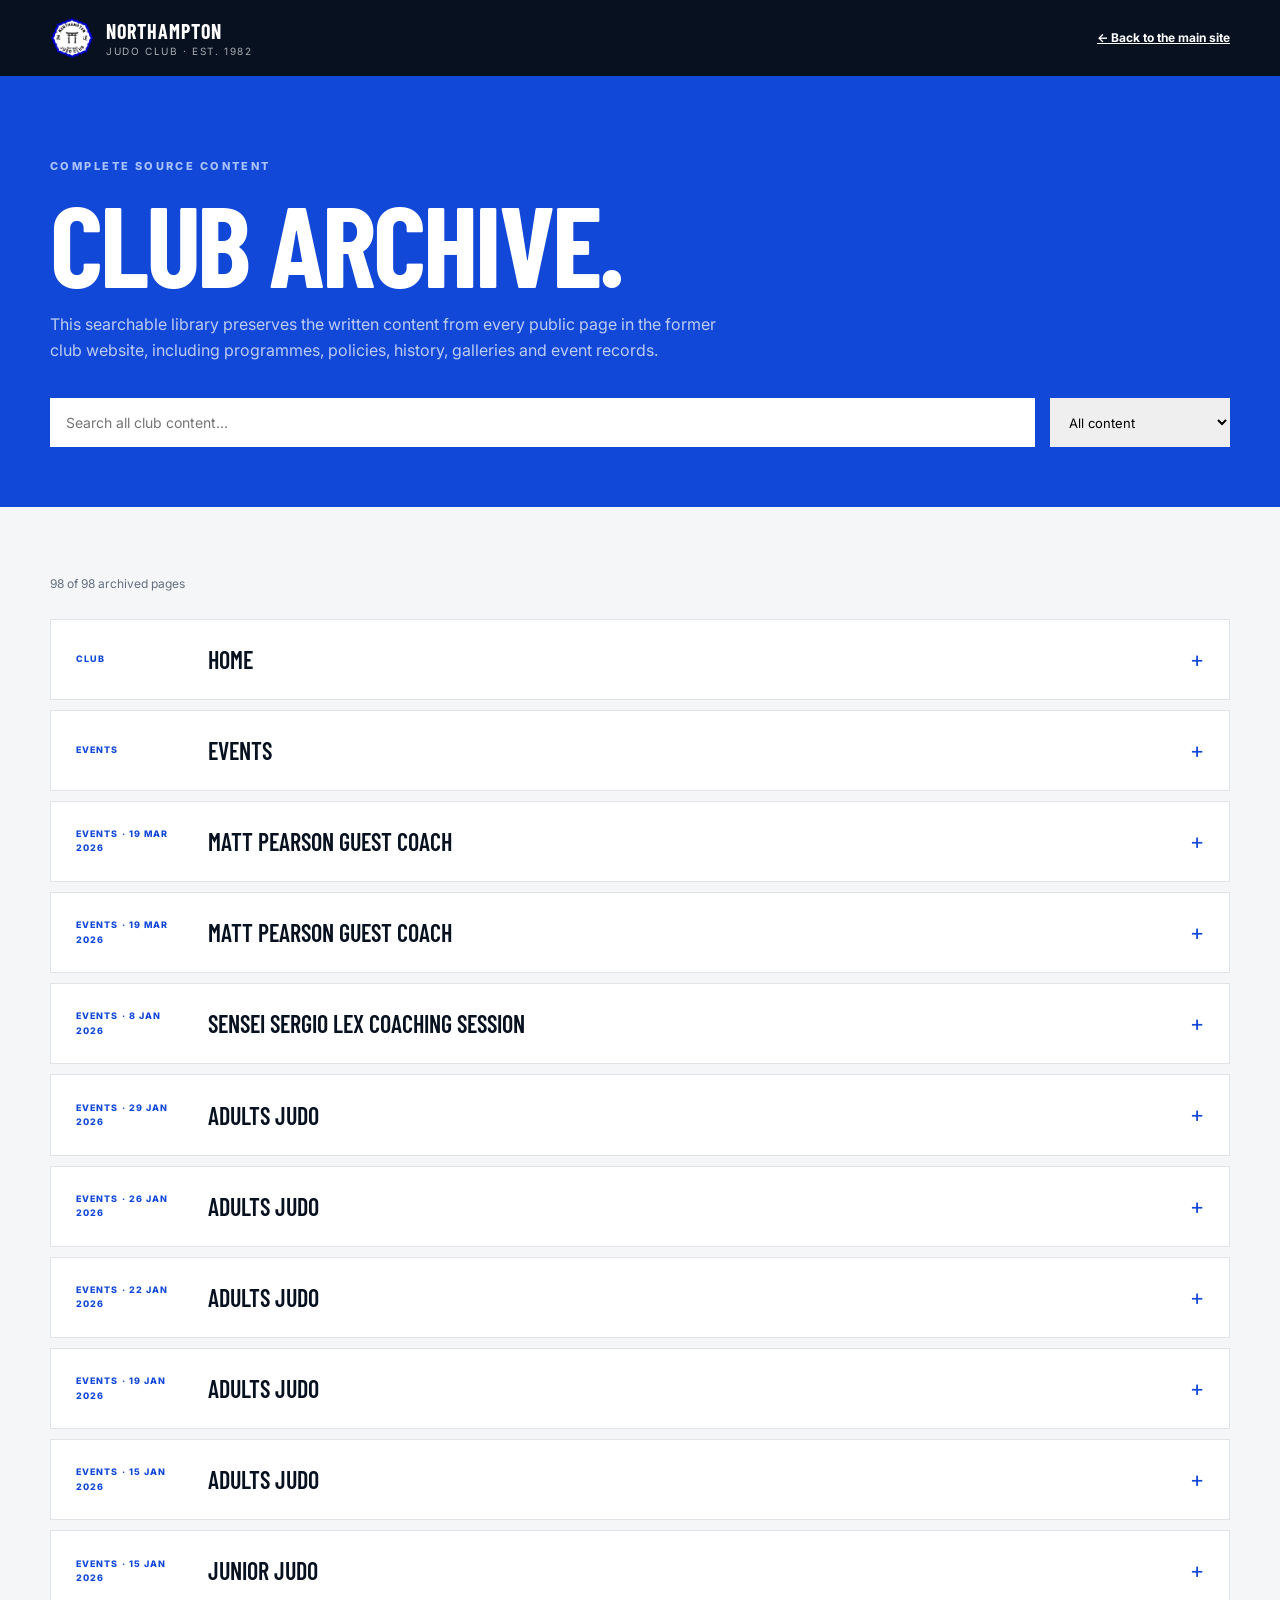
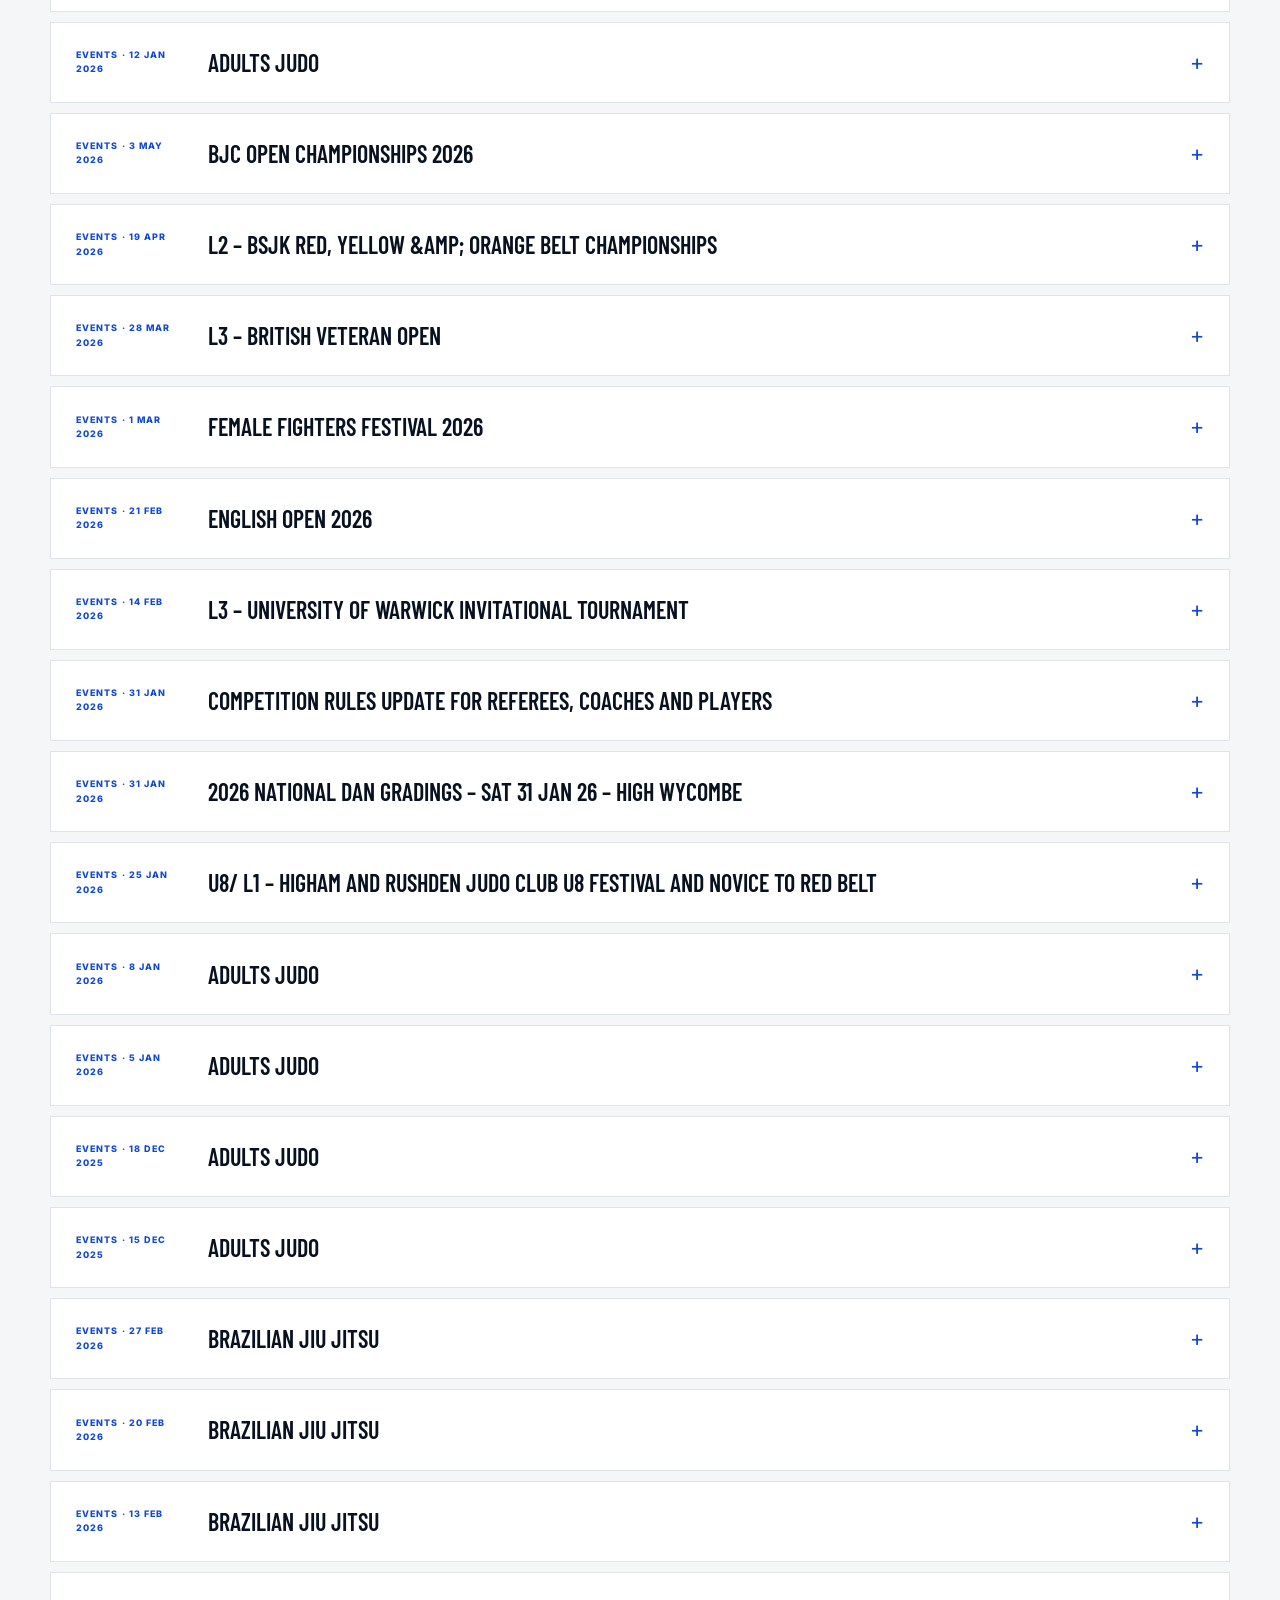
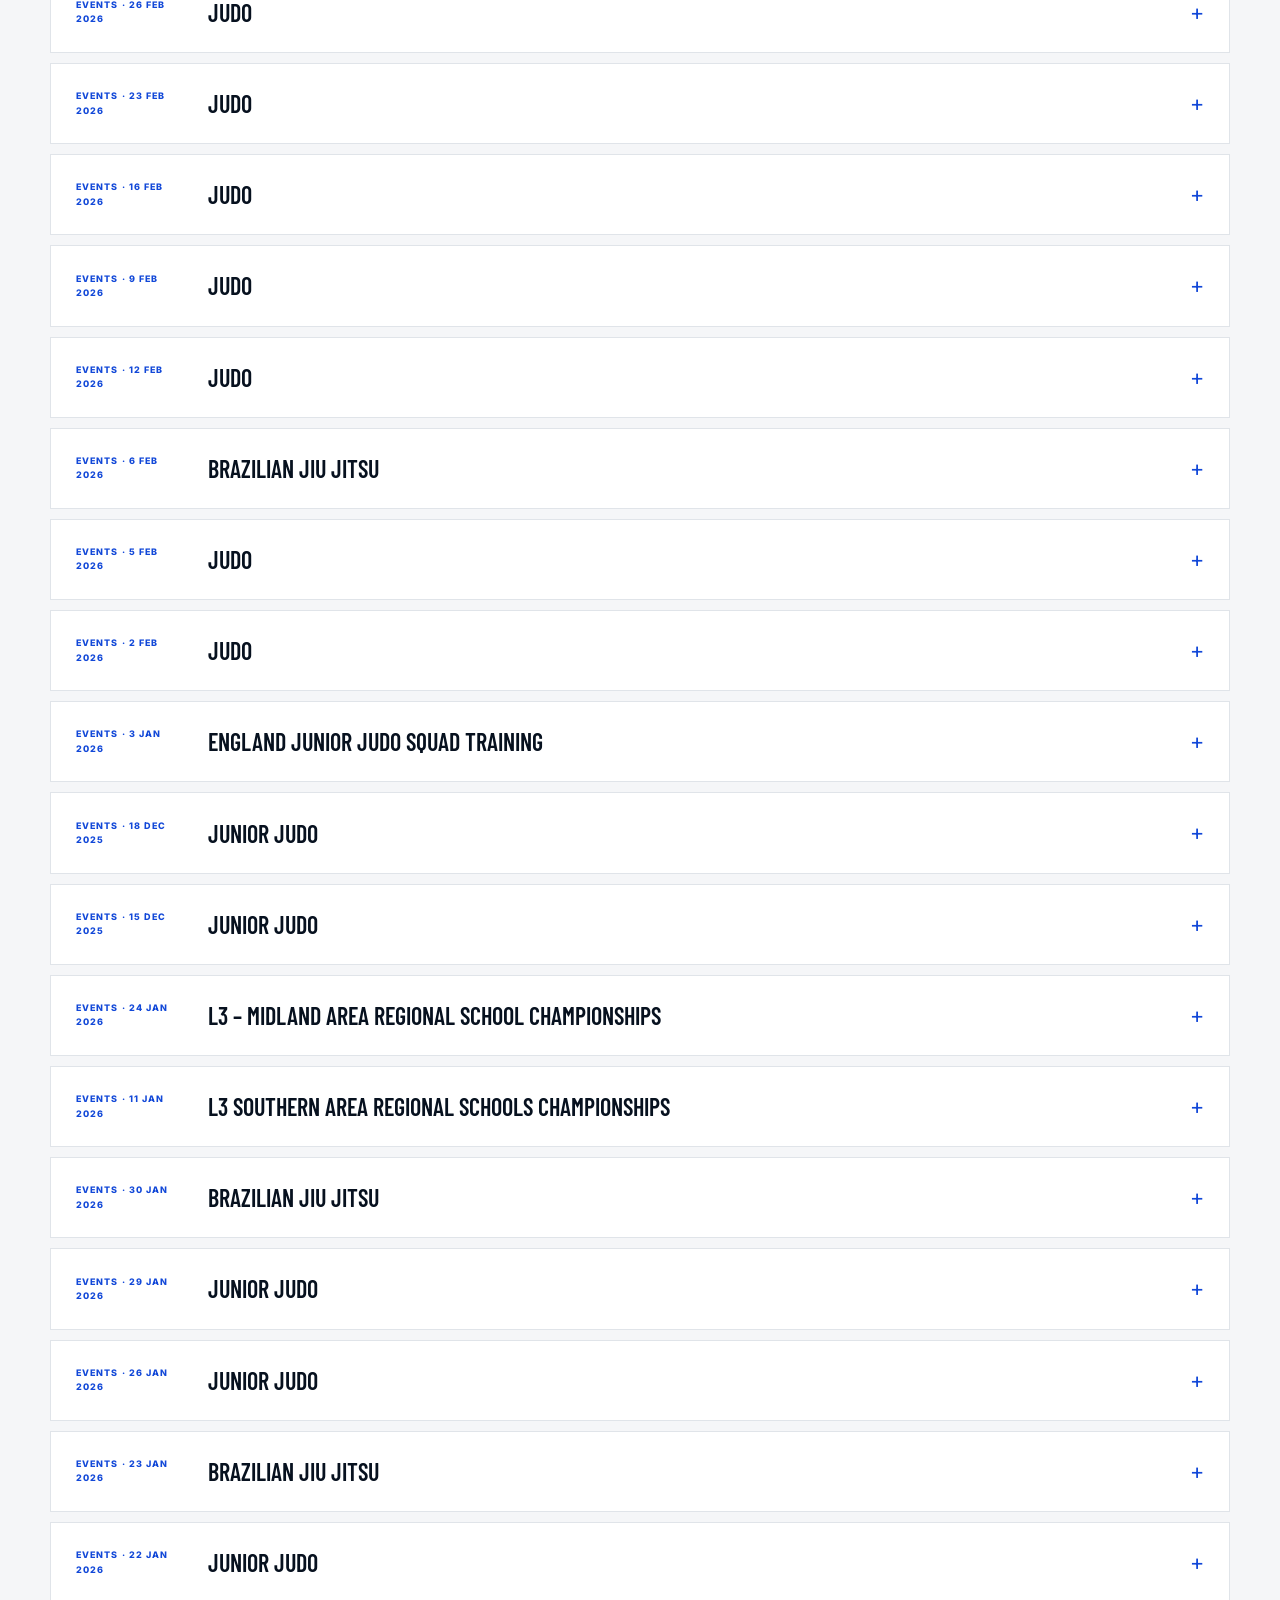
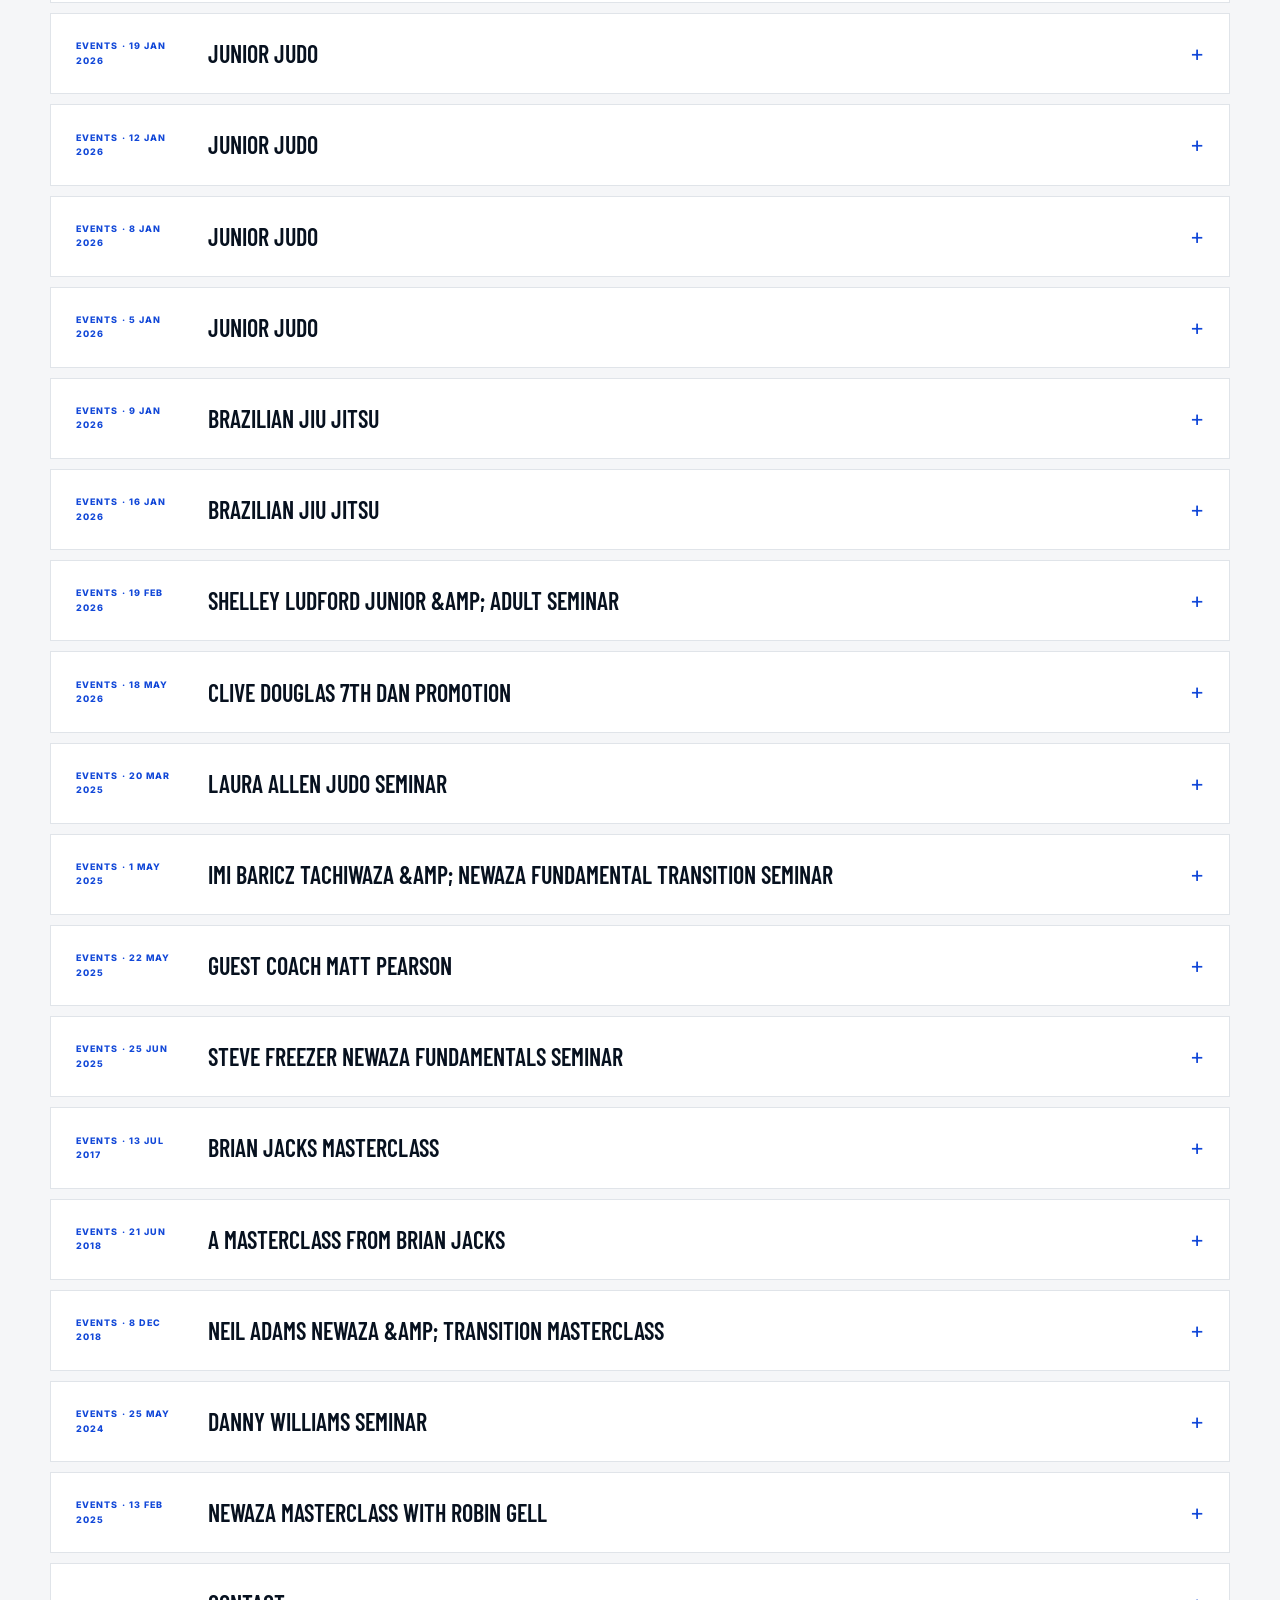
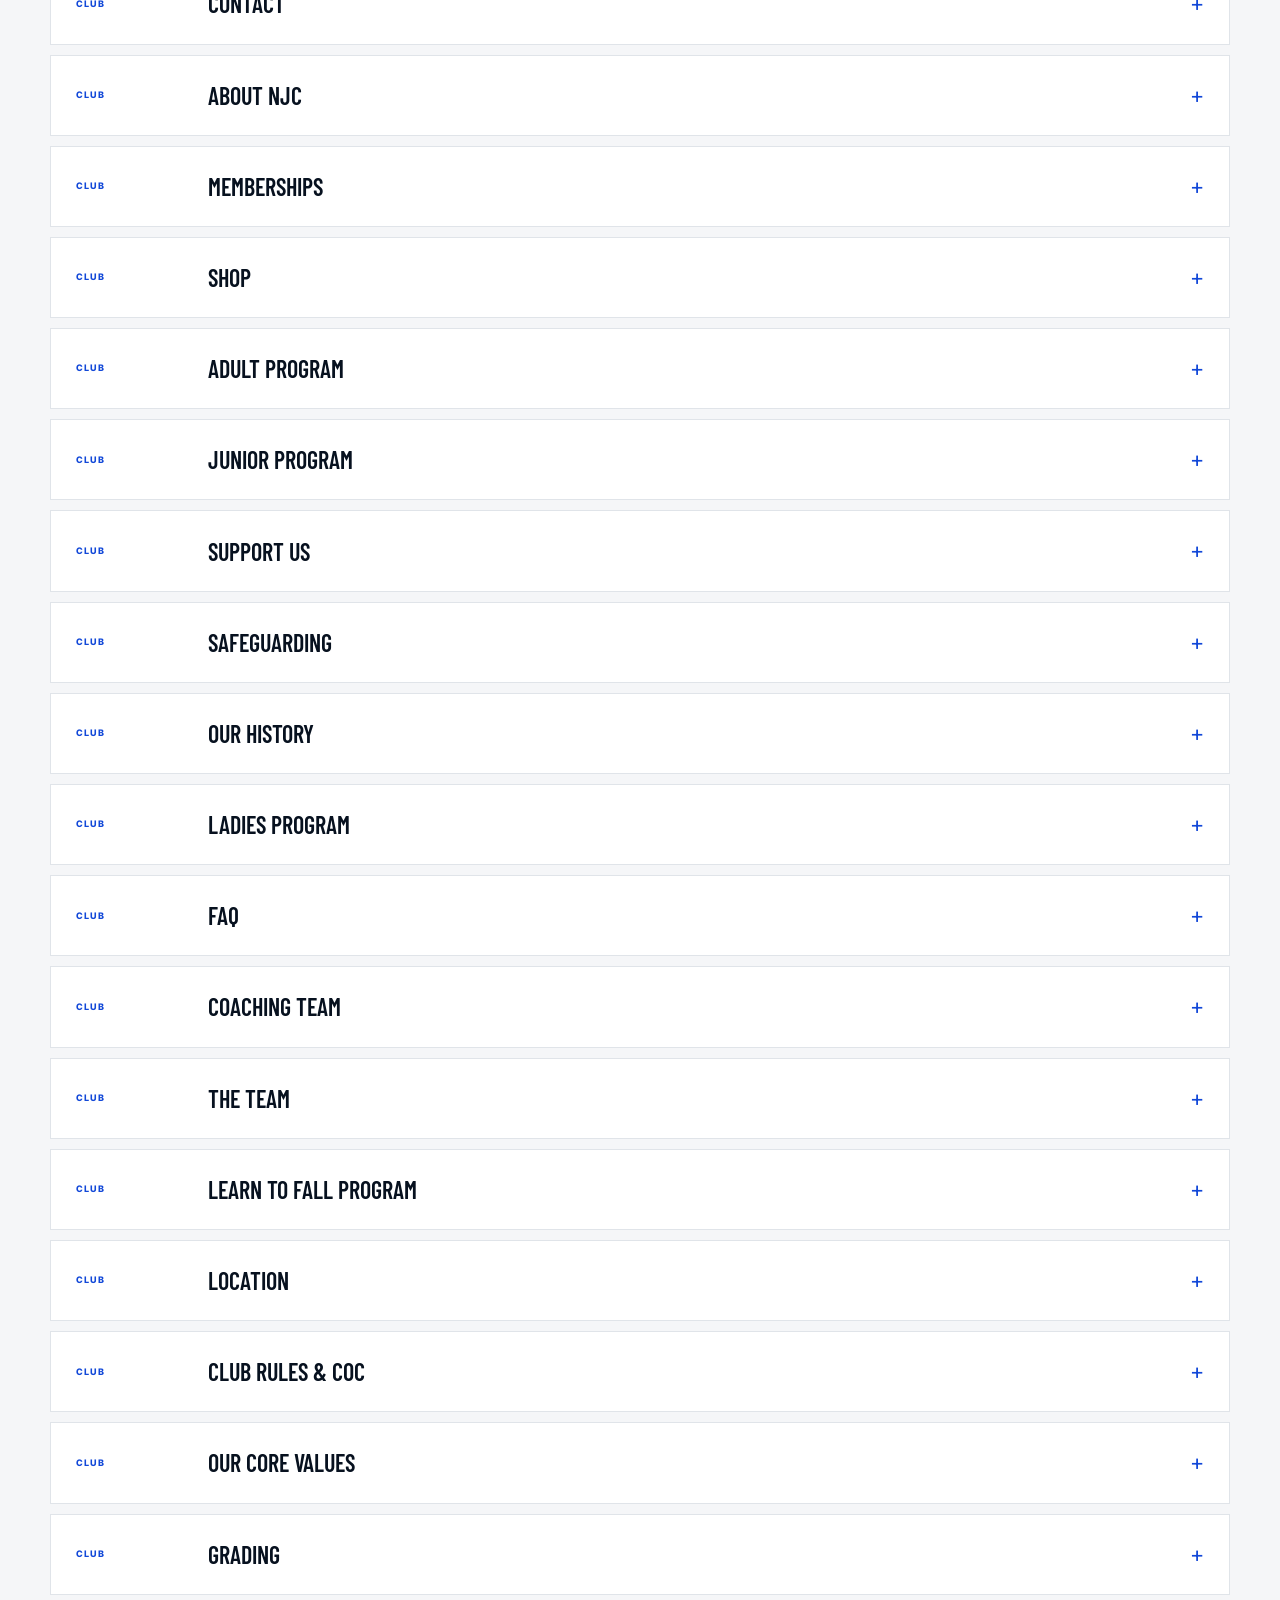
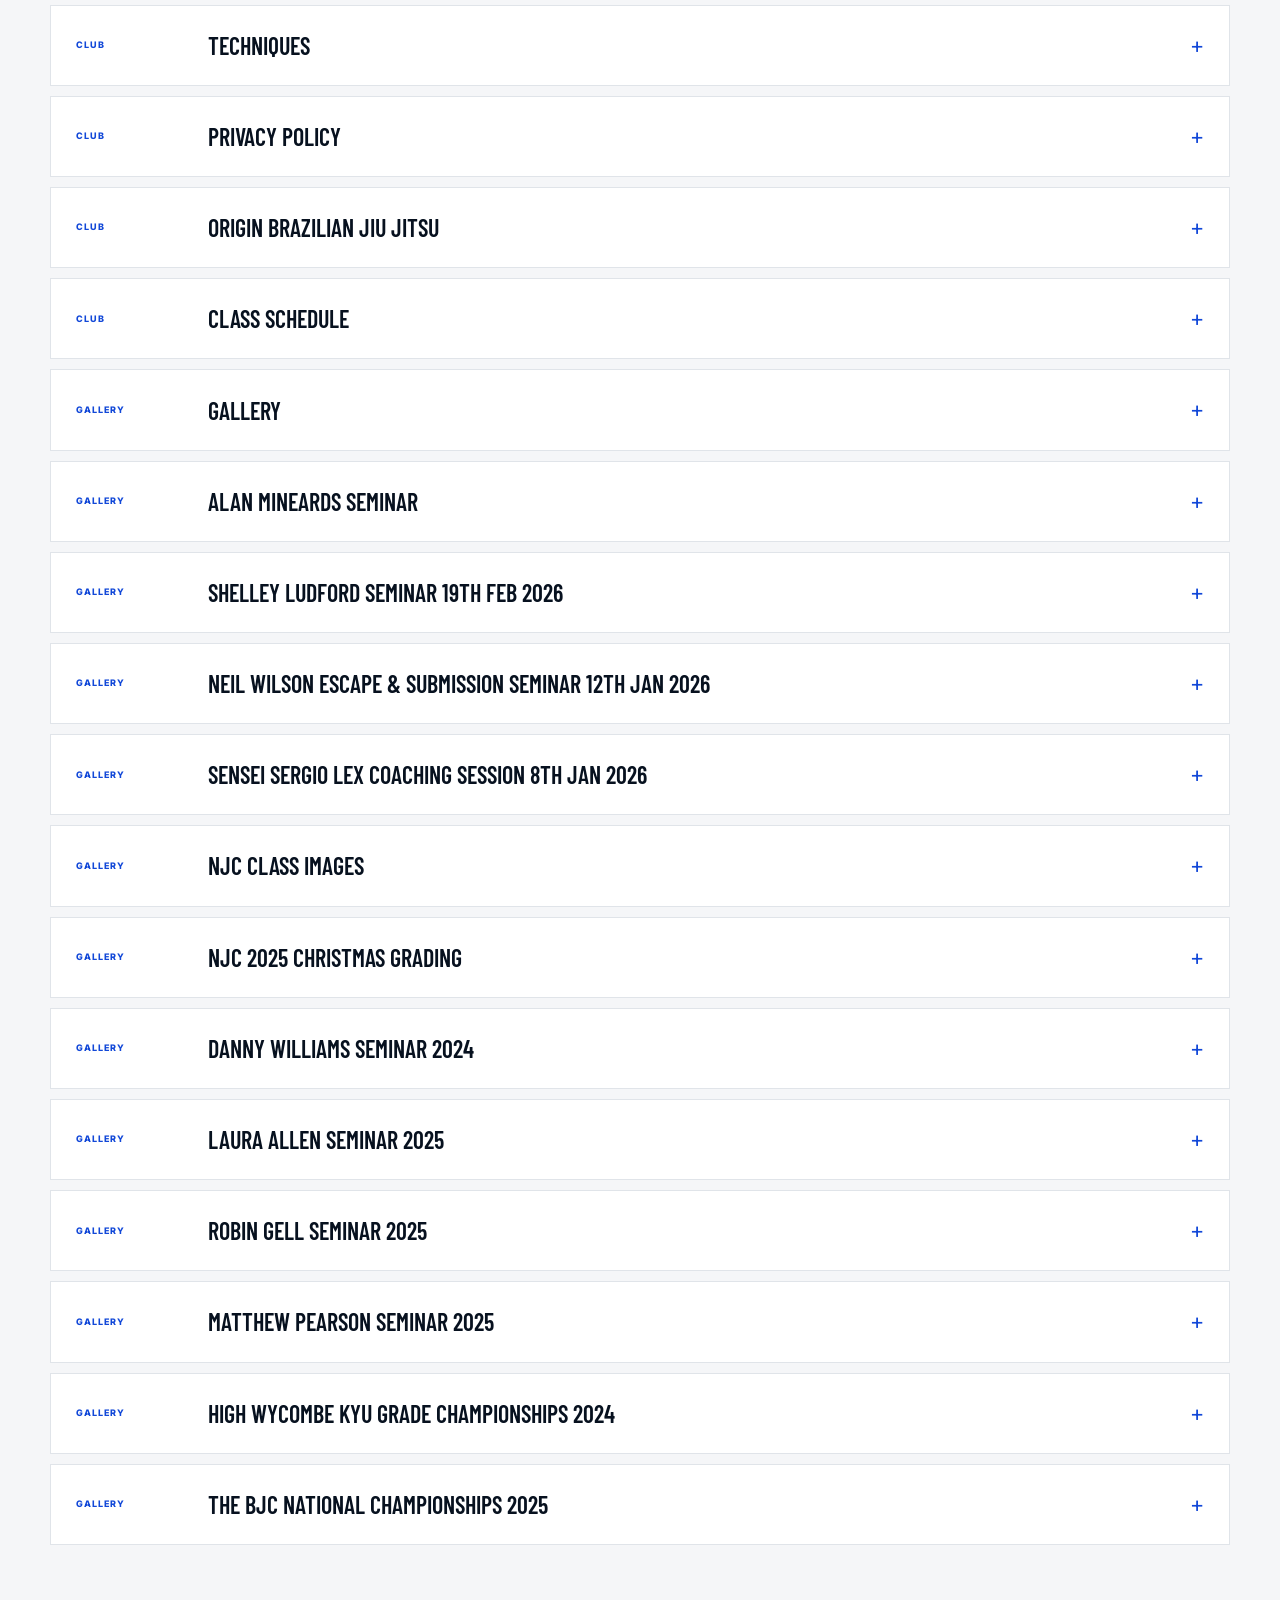
==== archive.html @ 927f9bee "Build redesigned Northampton Judo Club website" ====
<!doctype html>
<html lang="en-GB">
<head>
  <meta charset="utf-8">
  <meta name="viewport" content="width=device-width, initial-scale=1">
  <meta name="description" content="Search the complete Northampton Judo Club content archive.">
  <title>Club Archive | Northampton Judo Club</title>
  <link rel="icon" href="favicon.ico">
  <link rel="preconnect" href="https://fonts.googleapis.com">
  <link rel="preconnect" href="https://fonts.gstatic.com" crossorigin>
  <link href="https://fonts.googleapis.com/css2?family=Barlow+Condensed:wght@500;600;700;800&family=Inter:wght@400;500;600;700&display=swap" rel="stylesheet">
  <link rel="stylesheet" href="styles.css">
</head>
<body class="archive-body">
  <header class="archive-header">
    <a class="brand" href="index.html"><img src="assets/images/logo.png" alt=""><span><strong>Northampton</strong><small>Judo Club · Est. 1982</small></span></a>
    <a href="index.html">← Back to the main site</a>
  </header>
  <main>
    <section class="archive-hero">
      <div class="wrap">
        <p class="eyebrow light">Complete source content</p>
        <h1>Club archive.</h1>
        <p>This searchable library preserves the written content from every public page in the former club website, including programmes, policies, history, galleries and event records.</p>
        <div class="archive-controls">
          <input type="search" placeholder="Search all club content…" aria-label="Search archive" data-archive-search>
          <select aria-label="Filter by content type" data-archive-filter>
            <option value="all">All content</option>
            <option value="club">Club pages</option>
            <option value="events">Events</option>
            <option value="gallery">Gallery</option>
          </select>
        </div>
      </div>
    </section>
    <section class="archive-main">
      <div class="wrap">
        <p class="archive-meta" data-archive-meta>Loading archive…</p>
        <div class="archive-list" data-archive-list></div>
      </div>
    </section>
  </main>
  <script src="archive.js"></script>
</body>
</html>
---- styles.css ----
:root {
  --ink: #07111f;
  --ink-2: #0e2037;
  --blue: #1248d8;
  --blue-light: #dce7ff;
  --red: #ef493f;
  --cream: #f4f1e9;
  --white: #fff;
  --muted: #647080;
  --line: #d7dce2;
  --display: "Barlow Condensed", Impact, sans-serif;
  --body: "Inter", system-ui, sans-serif;
  --wrap: min(1180px, calc(100vw - 48px));
}

* { box-sizing: border-box; }
html { scroll-behavior: smooth; }
body { margin: 0; background: var(--cream); color: var(--ink); font: 16px/1.6 var(--body); -webkit-font-smoothing: antialiased; }
img { display: block; max-width: 100%; }
a { color: inherit; }
button, a { -webkit-tap-highlight-color: transparent; }
.wrap { width: var(--wrap); margin-inline: auto; }
.skip-link { position: fixed; top: -80px; left: 16px; z-index: 100; background: var(--white); padding: 12px 18px; }
.skip-link:focus { top: 16px; }

.site-header { position: fixed; inset: 0 0 auto 0; z-index: 50; height: 84px; display: flex; align-items: center; justify-content: space-between; padding: 0 max(24px, calc((100vw - 1180px) / 2)); color: white; border-bottom: 1px solid rgb(255 255 255 / .18); transition: .3s ease; }
.site-header.scrolled { height: 70px; background: rgb(7 17 31 / .96); box-shadow: 0 10px 30px rgb(0 0 0 / .15); backdrop-filter: blur(12px); }
.brand { display: flex; align-items: center; gap: 12px; text-decoration: none; line-height: 1; }
.brand img { width: 54px; height: 54px; object-fit: contain; }
.brand span { display: grid; gap: 5px; }
.brand strong { font: 700 20px/1 var(--display); text-transform: uppercase; letter-spacing: .05em; }
.brand small { color: rgb(255 255 255 / .65); font-size: 10px; text-transform: uppercase; letter-spacing: .16em; }
.main-nav { display: flex; align-items: center; gap: 26px; }
.main-nav a { color: white; text-decoration: none; font-size: 13px; font-weight: 600; }
.main-nav a:not(.nav-cta):hover { color: #a9c2ff; }
.nav-cta { border: 1px solid rgb(255 255 255 / .4); padding: 10px 16px; text-transform: uppercase; letter-spacing: .08em; }
.nav-cta:hover { background: white; color: var(--ink); }
.menu-button { display: none; border: 0; background: none; color: white; font: 700 15px var(--body); }

.hero { min-height: 800px; height: 100vh; position: relative; display: flex; align-items: center; overflow: hidden; color: white; background: var(--ink); }
.hero-photo, .hero-shade { position: absolute; inset: 0; }
.hero-photo { background: url("assets/images/hero.jpg") center 40%/cover no-repeat; transform: scale(1.01); }
.hero-shade { background: linear-gradient(90deg, rgb(5 12 23 / .98) 0%, rgb(5 12 23 / .73) 39%, rgb(5 12 23 / .15) 72%, rgb(5 12 23 / .38) 100%), linear-gradient(0deg, rgb(5 12 23 / .5), transparent 45%); }
.hero-content { position: relative; z-index: 2; padding-top: 70px; }
.eyebrow { margin: 0 0 17px; color: var(--blue); font-size: 11px; line-height: 1; text-transform: uppercase; letter-spacing: .22em; font-weight: 800; }
.eyebrow.light { color: #a9c2ff; }
h1, h2, h3 { font-family: var(--display); text-transform: uppercase; margin: 0; line-height: .93; }
h1 { max-width: 780px; font-size: clamp(78px, 10vw, 154px); letter-spacing: -.025em; }
h1 span { color: transparent; -webkit-text-stroke: 2px white; }
.hero-copy { max-width: 590px; margin: 30px 0; font-size: clamp(17px, 2vw, 21px); color: rgb(255 255 255 / .82); line-height: 1.55; }
.hero-actions { display: flex; align-items: center; gap: 32px; }
.button { display: inline-flex; align-items: center; justify-content: space-between; gap: 32px; padding: 16px 19px; min-width: 226px; color: white; text-decoration: none; text-transform: uppercase; letter-spacing: .06em; font-size: 12px; font-weight: 800; transition: .2s ease; }
.button span { font-size: 18px; }
.button.red { background: var(--red); }
.button.red:hover { background: #ff5b51; transform: translateY(-2px); }
.button.white { background: var(--white); color: var(--ink); }
.button.white:hover { background: var(--blue-light); transform: translateY(-2px); }
.text-link { display: inline-flex; gap: 11px; color: var(--blue); font-weight: 700; text-decoration: none; font-size: 13px; }
.text-link.light { color: white; }
.text-link:hover { text-decoration: underline; text-underline-offset: 4px; }
.hero-facts { position: absolute; right: max(24px, calc((100vw - 1180px) / 2)); bottom: 34px; z-index: 3; display: flex; border-top: 1px solid rgb(255 255 255 / .28); padding-top: 19px; }
.hero-facts div { width: 145px; display: grid; gap: 4px; border-right: 1px solid rgb(255 255 255 / .2); padding: 0 20px; }
.hero-facts div:first-child { padding-left: 0; }
.hero-facts div:last-child { border: 0; }
.hero-facts strong { font: 700 28px/1 var(--display); }
.hero-facts span { font-size: 10px; color: rgb(255 255 255 / .64); text-transform: uppercase; letter-spacing: .09em; line-height: 1.35; }

.proof-strip { background: var(--blue); color: white; }
.proof-inner { min-height: 86px; display: grid; grid-template-columns: 1.5fr 1fr auto; align-items: center; gap: 30px; }
.proof-inner p { margin: 0; font-size: 13px; }
.proof-inner a { font-size: 12px; font-weight: 700; text-decoration: none; text-transform: uppercase; letter-spacing: .07em; }

.section { padding: 130px 0; }
.section-heading { margin-bottom: 56px; }
.section-heading h2 { font-size: clamp(58px, 7vw, 94px); letter-spacing: -.02em; }
.section-heading > p:last-child { color: var(--muted); max-width: 560px; margin: 20px 0 0; }
.split-heading { display: grid; grid-template-columns: 1.3fr .7fr; gap: 70px; align-items: end; }
.split-heading > p { padding-bottom: 8px; }

.classes { background: var(--cream); }
.class-grid { display: grid; grid-template-columns: 1fr 1fr; grid-template-rows: 500px 390px 360px; gap: 16px; }
.class-card { position: relative; overflow: hidden; background: white; }
.class-card h3 { font-size: clamp(40px, 5vw, 66px); }
.image-card img { width: 100%; height: 100%; object-fit: cover; transition: transform .5s ease; }
.image-card:hover img { transform: scale(1.025); }
.class-overlay { position: absolute; inset: 0; display: flex; flex-direction: column; justify-content: flex-end; padding: 35px; color: white; background: linear-gradient(0deg, rgb(5 13 25 / .94), transparent 68%); }
.class-overlay > span, .pill { align-self: flex-start; margin-bottom: 13px; padding: 5px 8px; background: var(--red); color: white; text-transform: uppercase; letter-spacing: .1em; font-size: 9px; font-weight: 800; }
.class-overlay p { max-width: 490px; margin: 12px 0 18px; color: rgb(255 255 255 / .76); font-size: 13px; }
.class-overlay a { color: white; text-decoration: none; font-size: 12px; font-weight: 700; }
.juniors-card { grid-row: span 2; }
.juniors-card img { filter: grayscale(100%); }
.adults-card img, .ladies-card img { filter: grayscale(100%); }
.falls-card { padding: 36px; background: var(--blue-light); display: flex; flex-direction: column; justify-content: flex-end; }
.falls-card .number { position: absolute; top: 22px; right: 29px; font: 800 110px/.9 var(--display); color: rgb(18 72 216 / .12); }
.falls-card .number span { font-size: 45px; }
.falls-card .pill { background: var(--blue); }
.falls-card p { color: var(--muted); max-width: 460px; }
.origin-card { grid-column: span 2; display: grid; grid-template-columns: 1fr 1.1fr; align-items: center; gap: 50px; padding: 50px 70px; color: white; background: var(--ink); }
.origin-card img { max-height: 230px; width: 100%; object-fit: contain; }
.origin-card .pill { background: var(--red); }
.origin-card p { color: rgb(255 255 255 / .68); max-width: 500px; }

.timetable-section { color: white; background: var(--blue); }
.timetable-layout { display: grid; grid-template-columns: .7fr 1.3fr; gap: 100px; }
.schedule-intro { position: sticky; top: 110px; align-self: start; }
.schedule-intro h2 { font-size: clamp(64px, 7vw, 100px); }
.schedule-intro > p:not(.eyebrow) { max-width: 370px; color: rgb(255 255 255 / .7); margin: 28px 0; }
.schedule { border-top: 1px solid rgb(255 255 255 / .4); }
.schedule-row { display: grid; grid-template-columns: 65px 155px 1fr; gap: 18px; align-items: center; min-height: 92px; border-bottom: 1px solid rgb(255 255 255 / .22); }
.schedule-row.head { min-height: 48px; text-transform: uppercase; font-size: 9px; letter-spacing: .14em; color: rgb(255 255 255 / .52); }
.schedule-row > strong { font: 700 20px var(--display); }
.schedule-row time { font-size: 13px; font-weight: 600; }
.schedule-row span { display: grid; }
.schedule-row b { font: 600 26px var(--display); text-transform: uppercase; }
.schedule-row small { color: rgb(255 255 255 / .55); }

.membership { background: white; }
.price-grid { display: grid; grid-template-columns: repeat(3, 1fr); border: 1px solid var(--line); }
.price-grid article { padding: 40px; border-right: 1px solid var(--line); }
.price-grid article:last-child { border: 0; }
.price-grid article.featured { background: var(--ink); color: white; transform: translateY(-16px); box-shadow: 0 18px 50px rgb(7 17 31 / .18); }
.price-tag { color: var(--blue); text-transform: uppercase; letter-spacing: .12em; font-size: 10px; font-weight: 800; }
.featured .price-tag { color: #a9c2ff; }
.price-grid article > p { color: var(--muted); margin: 30px 0 0; font-size: 11px; text-transform: uppercase; }
.price-grid article > strong { display: block; font: 700 66px/1 var(--display); }
.price-grid strong small { font: 500 15px var(--body); color: var(--muted); }
.price-grid ul { list-style: none; padding: 25px 0 0; margin: 28px 0 0; border-top: 1px solid var(--line); font-size: 13px; color: var(--muted); }
.price-grid li { padding: 6px 0; }
.featured ul { border-color: rgb(255 255 255 / .15); color: rgb(255 255 255 / .65); }
.membership-note { text-align: center; color: var(--muted); font-size: 12px; margin: 38px 0 0; }

.club-story { background: var(--ink); color: white; }
.story-grid { display: grid; grid-template-columns: 1.1fr .9fr; gap: 100px; align-items: center; }
.story-photo { position: relative; }
.story-photo::before { content: ""; position: absolute; inset: -14px 14px 14px -14px; border: 1px solid rgb(255 255 255 / .25); }
.story-photo img { position: relative; width: 100%; min-height: 590px; object-fit: cover; filter: grayscale(100%); }
.story-photo span { position: absolute; right: -58px; bottom: 65px; transform: rotate(90deg); font-size: 9px; text-transform: uppercase; letter-spacing: .16em; color: rgb(255 255 255 / .4); }
.story-copy h2 { font-size: clamp(64px, 7vw, 96px); }
.story-copy > p:not(.eyebrow) { color: rgb(255 255 255 / .65); }
.story-stat { display: flex; align-items: center; gap: 20px; margin: 35px 0; }
.story-stat strong { font: 700 70px/1 var(--display); color: var(--red); }
.story-stat span { color: rgb(255 255 255 / .65); font-size: 11px; line-height: 1.3; text-transform: uppercase; letter-spacing: .08em; }

.values { background: var(--cream); }
.values-grid { display: grid; grid-template-columns: repeat(4, 1fr); border-top: 1px solid var(--line); border-left: 1px solid var(--line); }
.values-grid span { display: flex; align-items: flex-end; aspect-ratio: 1.5; padding: 22px; border-right: 1px solid var(--line); border-bottom: 1px solid var(--line); font: 600 30px var(--display); text-transform: uppercase; transition: .2s ease; }
.values-grid span::before { content: ""; width: 7px; height: 7px; margin: 0 10px 13px 0; background: var(--red); border-radius: 50%; }
.values-grid span:hover { background: var(--blue); color: white; transform: translateY(-4px); }

.coaches { padding-bottom: 0; background: var(--cream); }
.team-feature { min-height: 510px; padding: 30px 50px 0; display: grid; grid-template-columns: 1.6fr .5fr; align-items: end; gap: 30px; color: white; background: var(--blue); overflow: hidden; }
.team-feature img { align-self: end; width: 100%; max-height: 480px; object-fit: contain; object-position: bottom; }
.team-feature > div { padding: 0 0 50px; }
.team-feature p { color: rgb(255 255 255 / .7); }
.coach-list { display: grid; grid-template-columns: repeat(3, 1fr); border-left: 1px solid var(--line); }
.coach-list article { display: grid; gap: 3px; padding: 26px; border-right: 1px solid var(--line); border-bottom: 1px solid var(--line); background: white; }
.coach-list b { font: 600 25px var(--display); text-transform: uppercase; }
.coach-list span { color: var(--muted); font-size: 11px; }

.testimonial { padding: 150px 0; background: var(--cream); }
.quote-wrap { text-align: center; }
.quote-mark { display: block; height: 70px; color: var(--red); font: 800 120px/1 var(--display); }
blockquote { max-width: 930px; margin: 20px auto 35px; font: 600 clamp(36px, 5vw, 64px)/1.06 var(--display); text-transform: uppercase; }
cite { font-style: normal; color: var(--muted); font-size: 11px; text-transform: uppercase; letter-spacing: .13em; }

.contact { padding: 110px 0; color: white; background: var(--ink-2); }
.contact-grid { display: grid; grid-template-columns: 1.2fr .8fr .8fr; gap: 80px; }
.contact h2 { font-size: clamp(64px, 7vw, 100px); }
.contact-grid > div:first-child > p:not(.eyebrow) { max-width: 490px; color: rgb(255 255 255 / .65); margin: 25px 0; }
.contact address, .contact-details { padding-top: 40px; font-style: normal; }
.contact address > span, .contact-details > span { display: block; margin-bottom: 22px; color: #a9c2ff; font-size: 10px; text-transform: uppercase; letter-spacing: .14em; font-weight: 800; }
.contact address strong { font: 600 22px var(--display); text-transform: uppercase; }
.contact address p { color: rgb(255 255 255 / .6); }
.contact address a, .contact-details > a { font-size: 12px; font-weight: 700; }
.contact-details > a { word-break: break-word; }
.socials { display: grid; margin-top: 38px; gap: 8px; }
.socials a { color: rgb(255 255 255 / .6); font-size: 12px; }

.site-footer { padding: 45px 0; color: white; background: #050b13; }
.footer-grid { display: grid; grid-template-columns: 1fr 1fr auto; align-items: center; gap: 50px; }
.footer-brand { display: flex; align-items: center; gap: 15px; }
.footer-brand img { width: 55px; }
.footer-brand p { margin: 0; font: 600 17px var(--display); text-transform: uppercase; line-height: 1.25; }
.footer-brand span { color: rgb(255 255 255 / .4); font: 400 10px var(--body); text-transform: none; }
.site-footer nav { display: flex; flex-wrap: wrap; gap: 8px 18px; }
.site-footer nav a { color: rgb(255 255 255 / .55); font-size: 10px; }
.copyright { color: rgb(255 255 255 / .35); font-size: 9px; text-align: right; text-transform: uppercase; letter-spacing: .08em; }

/* Archive */
.archive-body { background: #f5f6f8; }
.archive-header { position: sticky; top: 0; z-index: 10; display: flex; align-items: center; justify-content: space-between; padding: 16px max(24px, calc((100vw - 1180px) / 2)); background: var(--ink); color: white; }
.archive-header .brand img { width: 44px; height: 44px; }
.archive-header > a:last-child { color: white; font-size: 12px; font-weight: 700; }
.archive-hero { padding: 85px 0 60px; background: var(--blue); color: white; }
.archive-hero h1 { font-size: clamp(64px, 9vw, 120px); }
.archive-hero p { max-width: 700px; color: rgb(255 255 255 / .72); }
.archive-controls { display: grid; grid-template-columns: 1fr auto; gap: 15px; margin-top: 35px; }
.archive-controls input { width: 100%; padding: 16px; border: 0; font: 14px var(--body); }
.archive-controls select { min-width: 180px; border: 0; padding: 0 15px; font: 13px var(--body); }
.archive-main { padding: 55px 0 100px; }
.archive-meta { color: var(--muted); font-size: 12px; }
.archive-list { display: grid; gap: 10px; margin-top: 25px; }
.archive-item { background: white; border: 1px solid #e0e4e9; }
.archive-item summary { list-style: none; display: grid; grid-template-columns: 110px 1fr auto; gap: 22px; align-items: center; padding: 22px 25px; cursor: pointer; }
.archive-item summary::-webkit-details-marker { display: none; }
.archive-item summary span:first-child { color: var(--blue); font-size: 9px; font-weight: 800; text-transform: uppercase; letter-spacing: .12em; }
.archive-item summary strong { font: 600 24px var(--display); text-transform: uppercase; }
.archive-item summary::after { content: "+"; color: var(--blue); font-size: 22px; }
.archive-item[open] summary::after { content: "−"; }
.archive-copy { padding: 0 25px 35px 157px; color: #4f5b6a; white-space: pre-line; font-size: 13px; line-height: 1.75; max-height: 520px; overflow: auto; }

@media (max-width: 920px) {
  :root { --wrap: min(100% - 32px, 720px); }
  .site-header { height: 70px; padding-inline: 16px; background: rgb(7 17 31 / .92); }
  .brand img { width: 46px; height: 46px; }
  .menu-button { display: block; }
  .main-nav { position: fixed; inset: 70px 0 auto; display: none; padding: 25px; background: var(--ink); flex-direction: column; align-items: stretch; gap: 0; border-top: 1px solid rgb(255 255 255 / .1); }
  .main-nav.open { display: flex; }
  .main-nav a { padding: 14px; border-bottom: 1px solid rgb(255 255 255 / .1); }
  .nav-cta { margin-top: 10px; text-align: center; }
  .hero { height: auto; min-height: 820px; align-items: flex-end; padding-bottom: 180px; }
  .hero-shade { background: linear-gradient(0deg, rgb(5 12 23 / .97) 3%, rgb(5 12 23 / .72) 68%, rgb(5 12 23 / .15)); }
  .hero-content { padding-top: 150px; }
  .hero-facts { right: 16px; left: 16px; }
  .hero-facts div { flex: 1; width: auto; }
  .proof-inner { grid-template-columns: 1fr; gap: 4px; padding-block: 20px; }
  .section { padding: 90px 0; }
  .split-heading { grid-template-columns: 1fr; gap: 8px; }
  .class-grid { grid-template-columns: 1fr; grid-template-rows: repeat(3, 470px) 390px auto; }
  .juniors-card { grid-row: auto; }
  .origin-card { grid-column: auto; grid-template-columns: 1fr; padding: 45px; }
  .timetable-layout, .story-grid, .contact-grid { grid-template-columns: 1fr; gap: 65px; }
  .schedule-intro { position: static; }
  .price-grid { grid-template-columns: 1fr; }
  .price-grid article { border-right: 0; border-bottom: 1px solid var(--line); }
  .price-grid article.featured { transform: none; }
  .story-photo img { min-height: 420px; }
  .values-grid { grid-template-columns: repeat(2, 1fr); }
  .team-feature { grid-template-columns: 1fr; padding: 40px 30px 0; }
  .team-feature > div { grid-row: 1; padding: 0; }
  .coach-list { grid-template-columns: 1fr 1fr; }
  .footer-grid { grid-template-columns: 1fr; }
  .copyright { text-align: left; }
}

@media (max-width: 560px) {
  h1 { font-size: 68px; }
  h1 span { -webkit-text-stroke-width: 1px; }
  .hero-actions { align-items: flex-start; flex-direction: column; gap: 20px; }
  .hero-facts div { padding-inline: 10px; }
  .hero-facts strong { font-size: 23px; }
  .section-heading h2 { font-size: 54px; }
  .class-grid { grid-template-rows: repeat(3, 430px) 380px auto; }
  .origin-card { padding: 35px 25px; }
  .schedule-row { grid-template-columns: 48px 105px 1fr; gap: 7px; }
  .schedule-row b { font-size: 19px; }
  .schedule-row time { font-size: 11px; }
  .price-grid article { padding: 30px; }
  .story-copy h2, .contact h2 { font-size: 58px; }
  .values-grid { grid-template-columns: 1fr; }
  .values-grid span { aspect-ratio: 2.4; }
  .coach-list { grid-template-columns: 1fr; }
  blockquote { font-size: 34px; }
  .archive-controls { grid-template-columns: 1fr; }
  .archive-controls select { height: 50px; }
  .archive-item summary { grid-template-columns: 70px 1fr auto; gap: 10px; padding: 18px 15px; }
  .archive-item summary strong { font-size: 19px; }
  .archive-copy { padding: 0 18px 28px; }
}
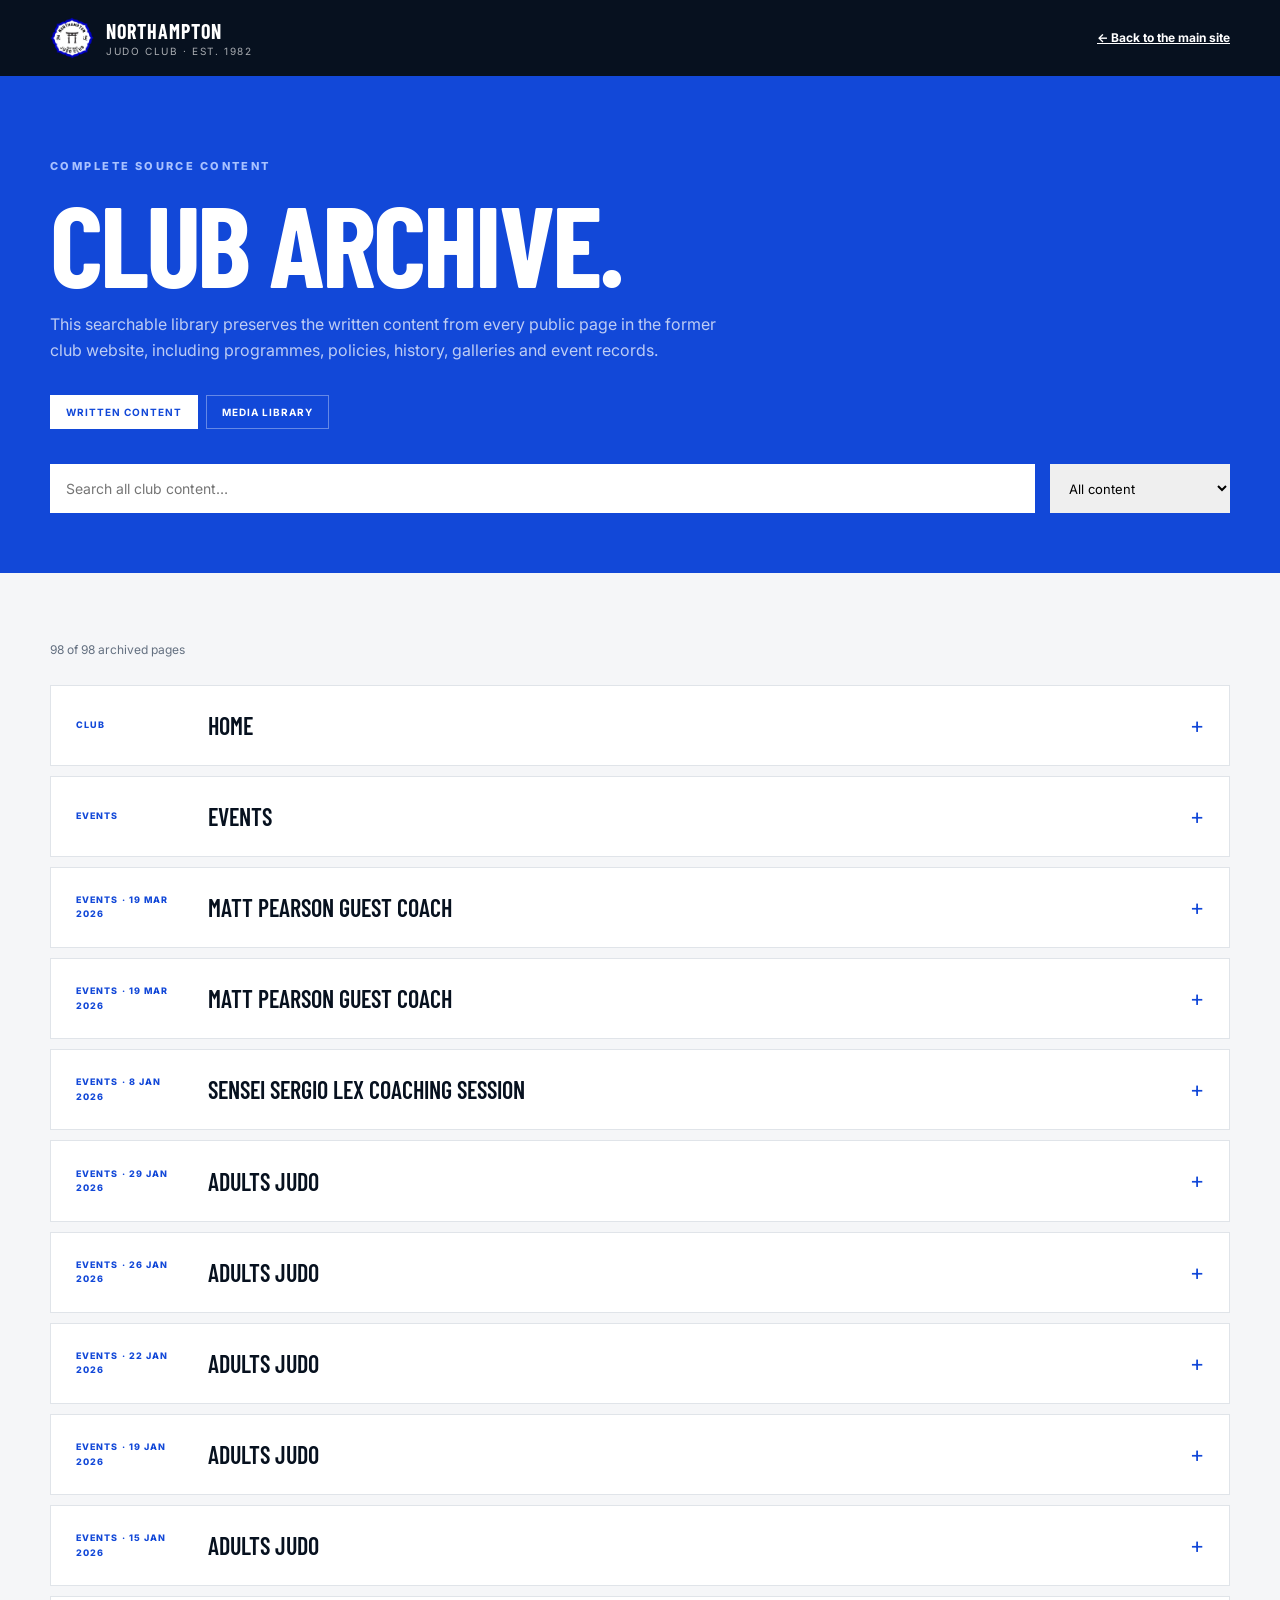
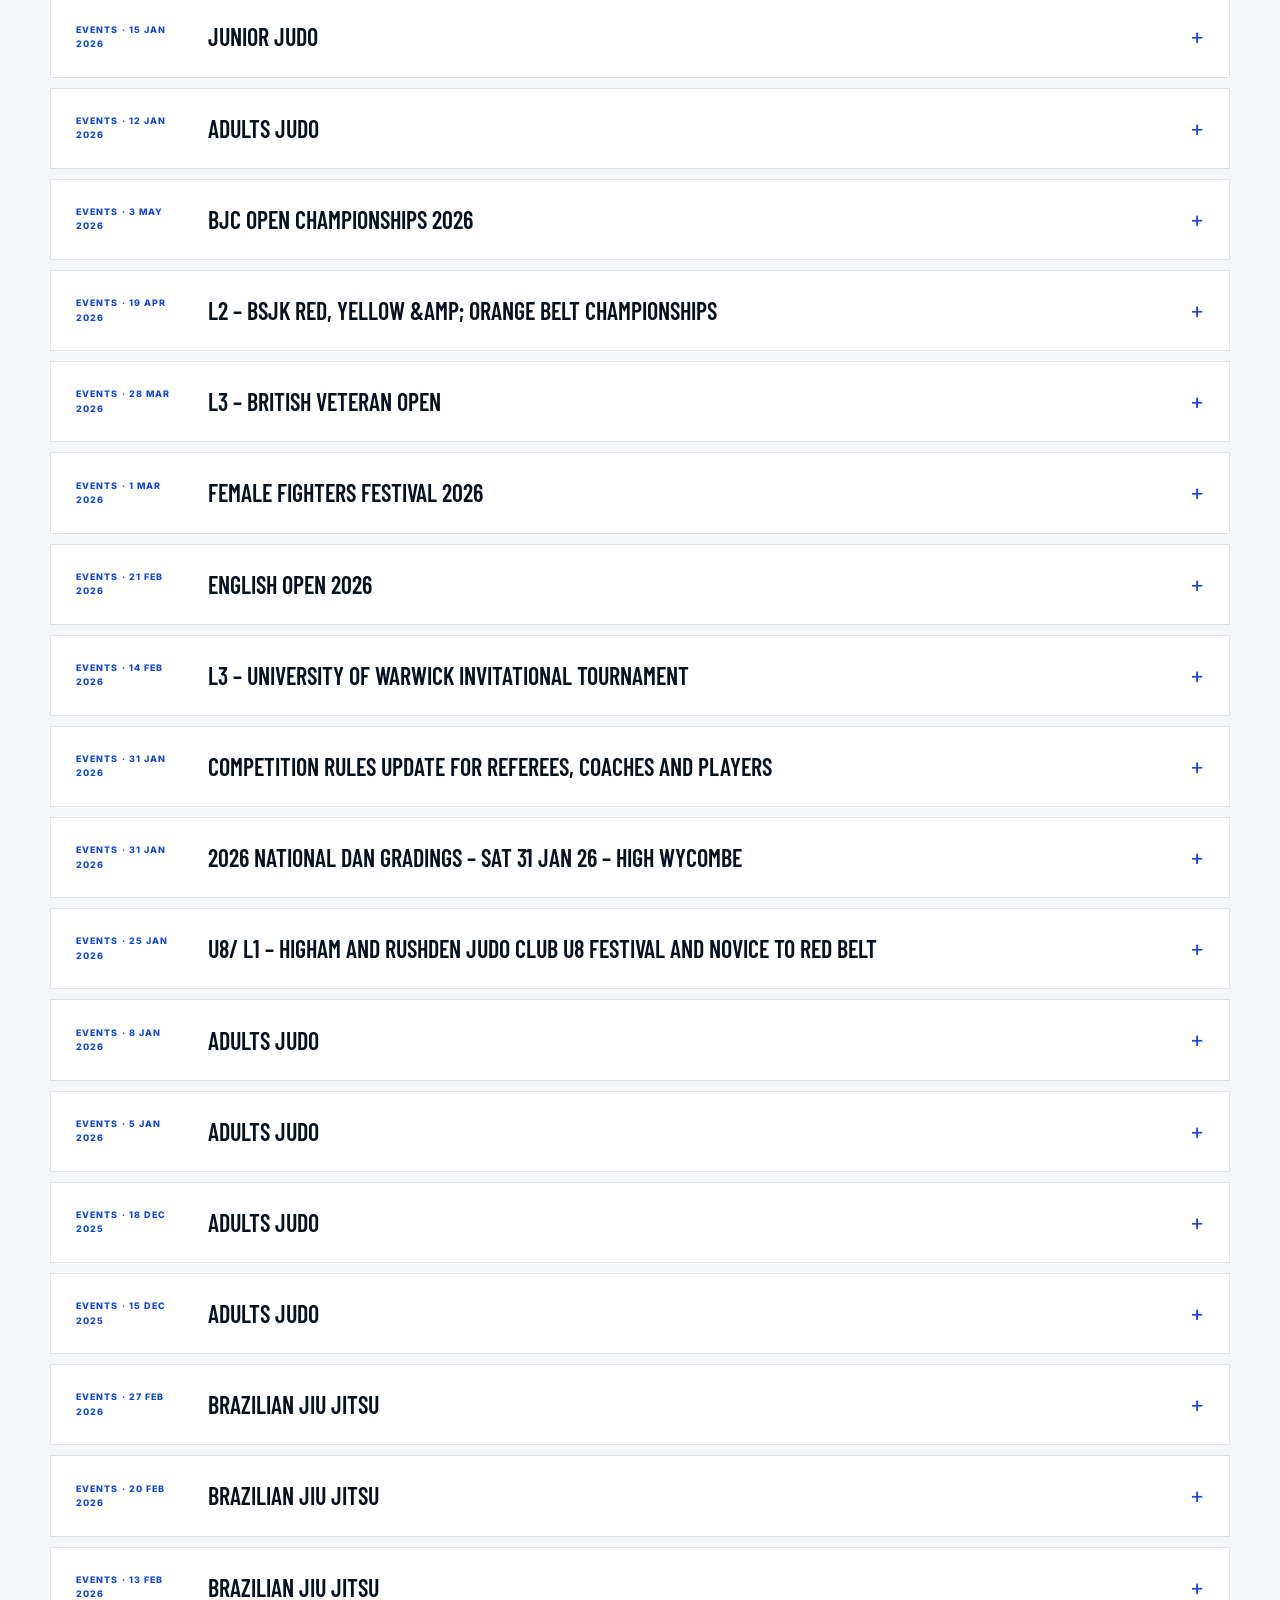
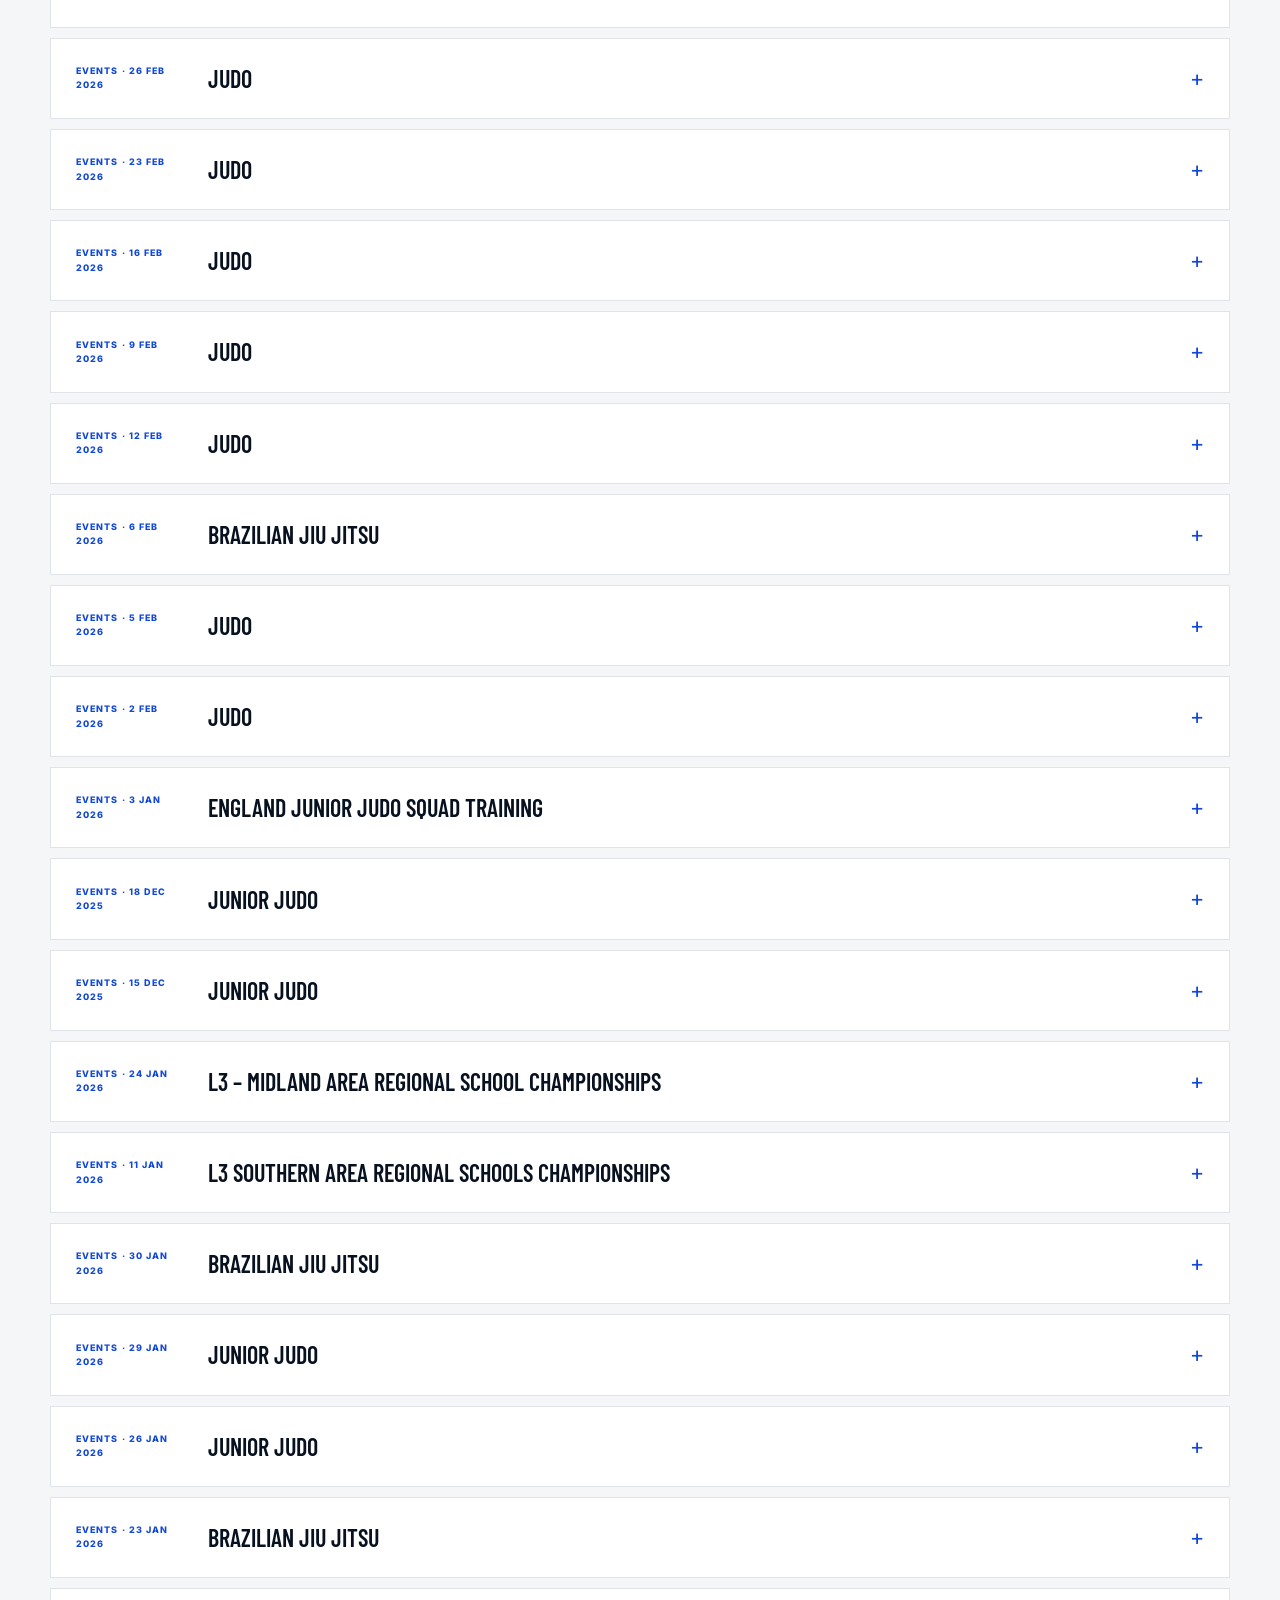
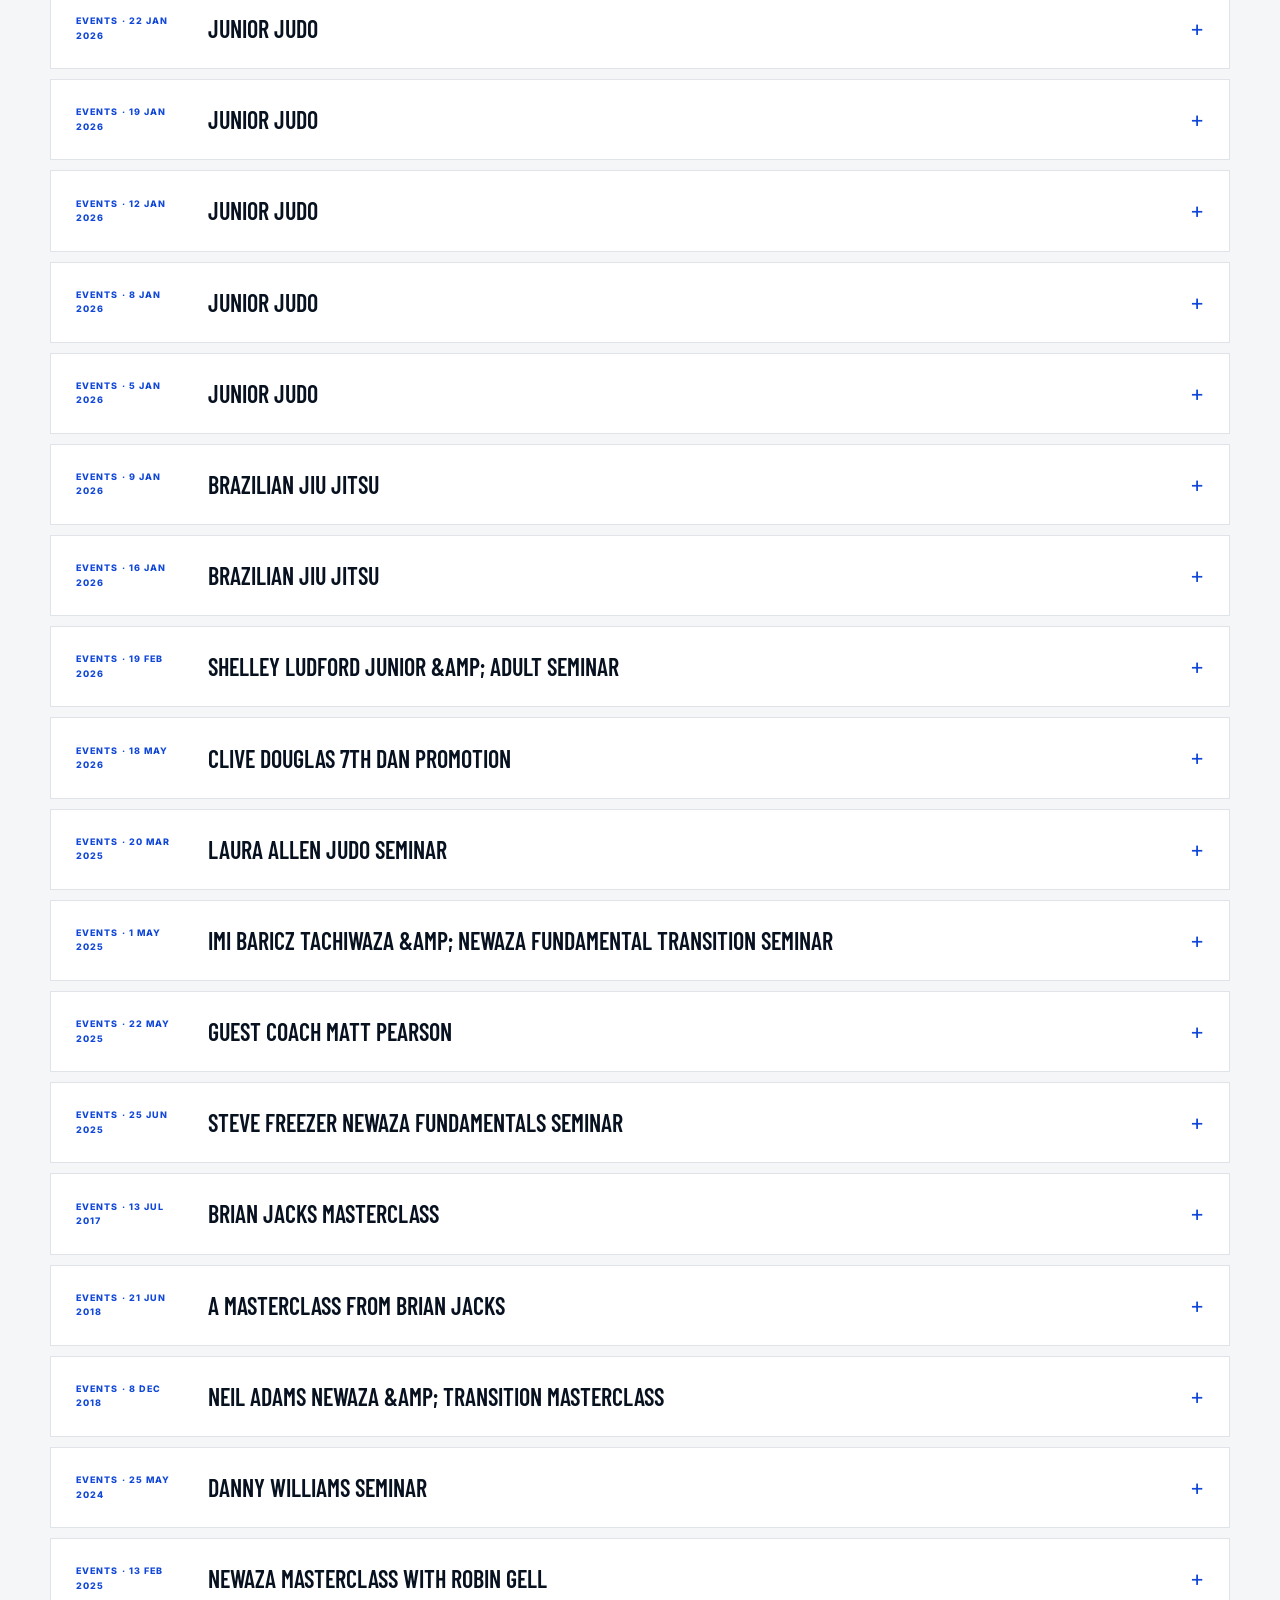
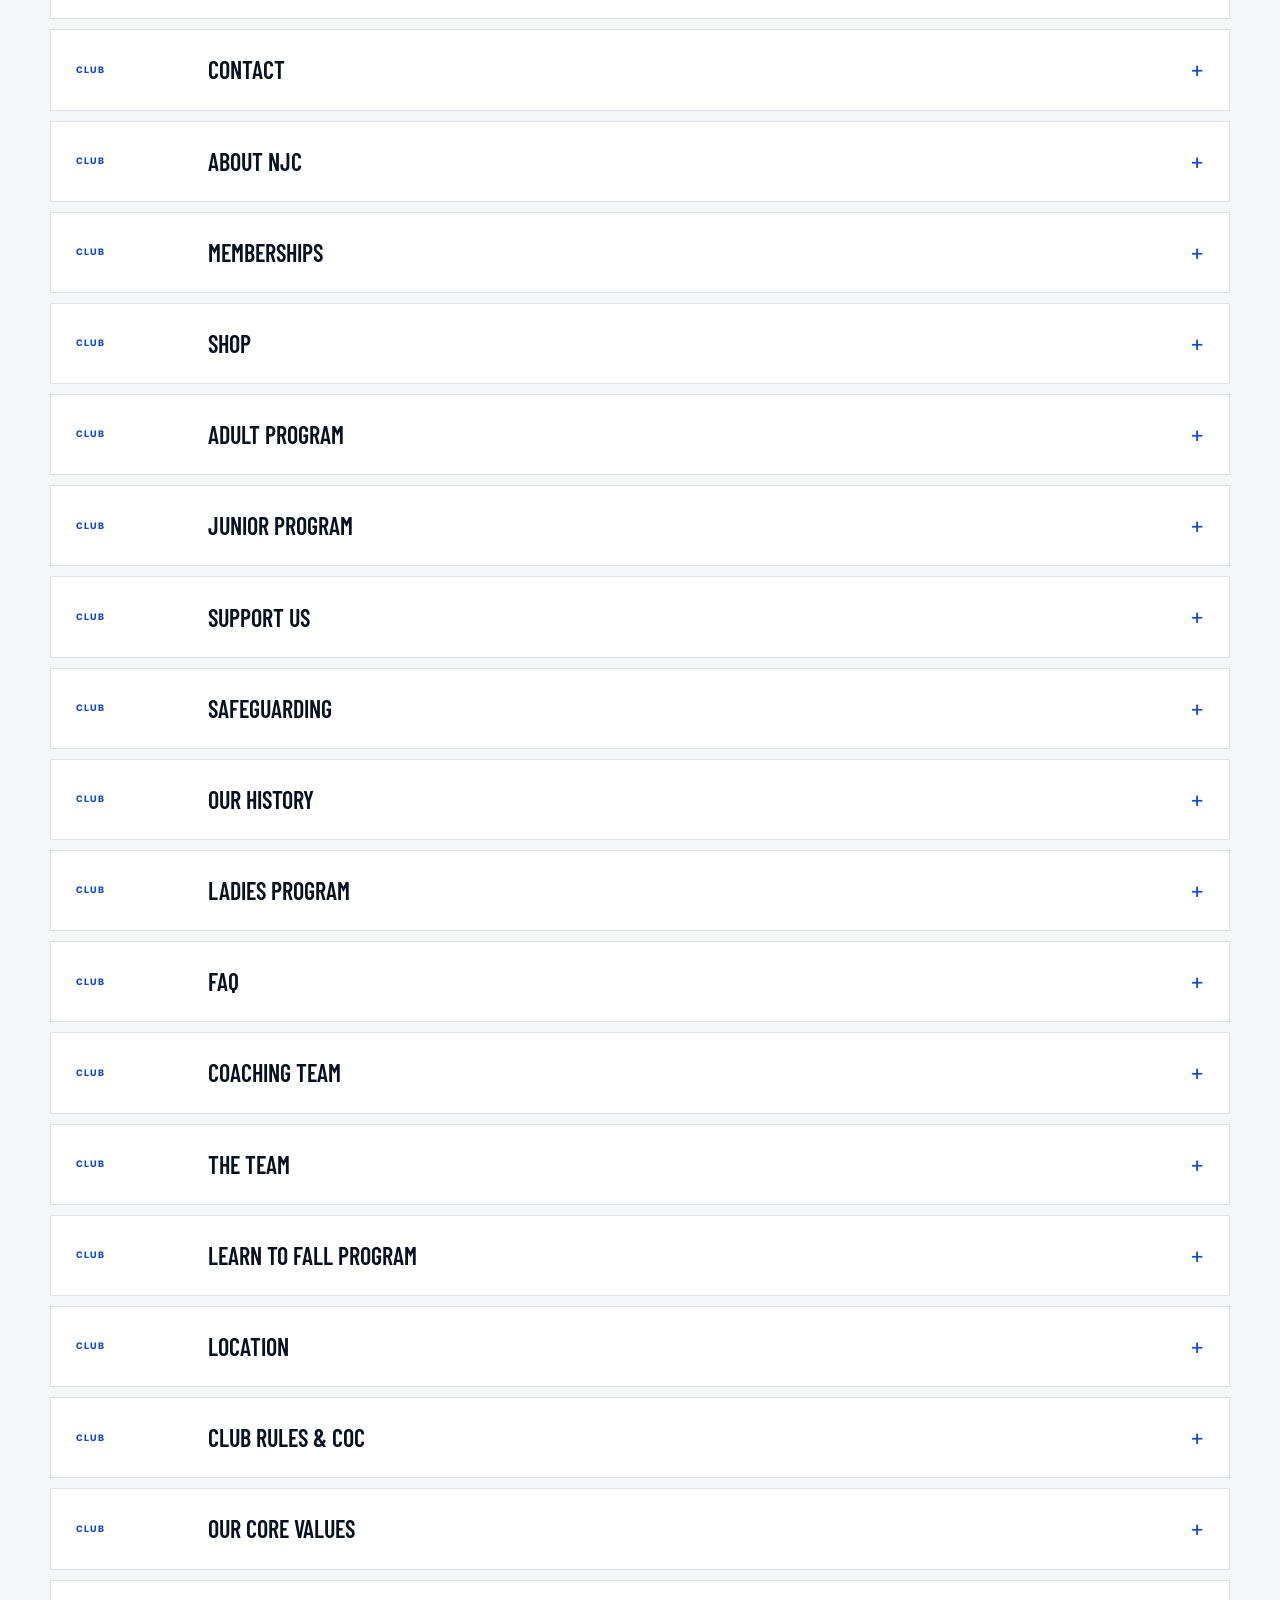
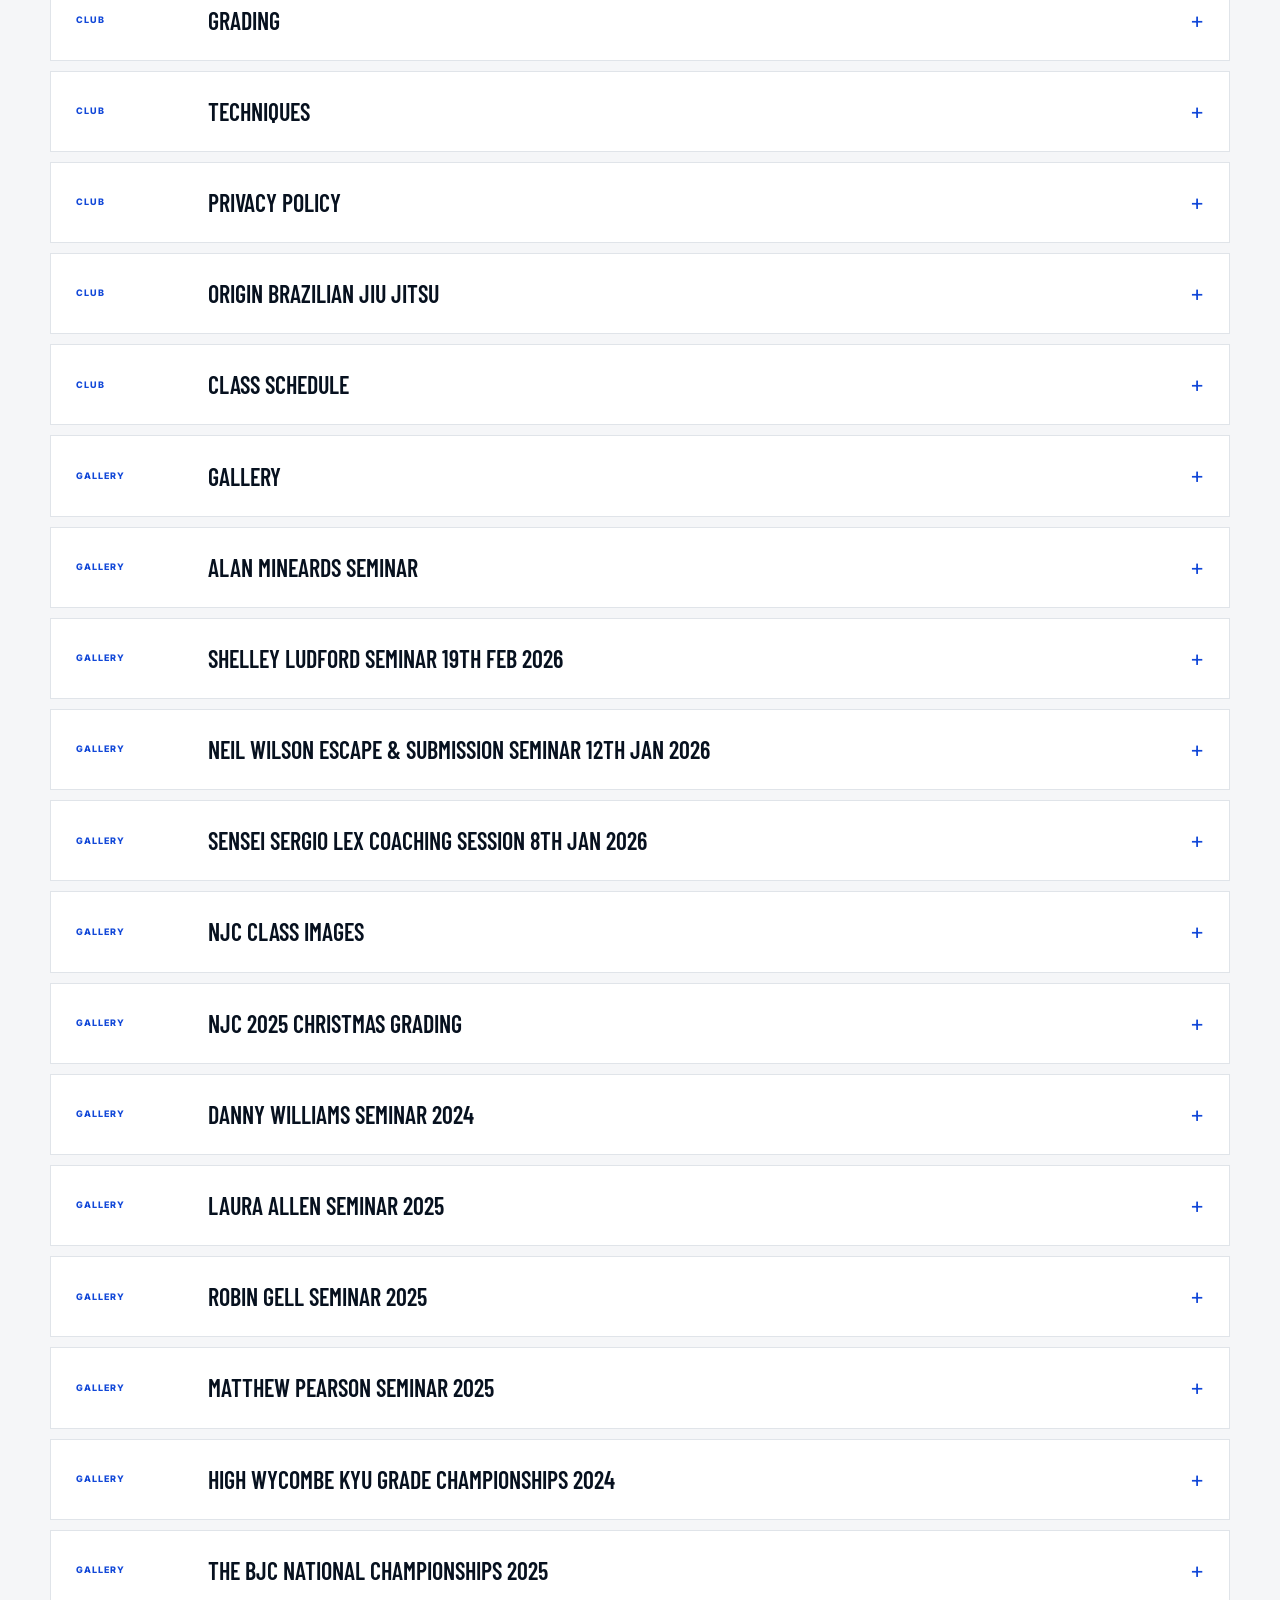
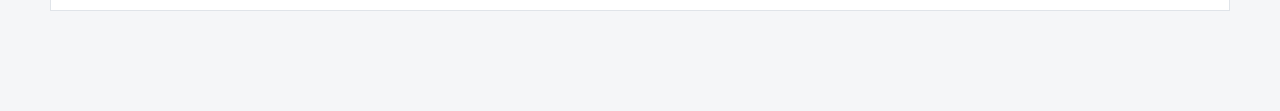
==== commit 3700509f: "Add searchable media archive" ====
--- a/archive.html
+++ b/archive.html
@@ -22,8 +22,12 @@
         <p class="eyebrow light">Complete source content</p>
         <h1>Club archive.</h1>
         <p>This searchable library preserves the written content from every public page in the former club website, including programmes, policies, history, galleries and event records.</p>
+        <div class="archive-tabs" role="tablist" aria-label="Archive view">
+          <button class="active" type="button" role="tab" aria-selected="true" data-archive-view="content">Written content</button>
+          <button type="button" role="tab" aria-selected="false" data-archive-view="media">Media library</button>
+        </div>
         <div class="archive-controls">
-          <input type="search" placeholder="Search all club content…" aria-label="Search archive" data-archive-search>
+          <input type="search" placeholder="Search all club content…" aria-label="Search archive" data-archive-search oninput="window.renderArchive?.()">
           <select aria-label="Filter by content type" data-archive-filter>
             <option value="all">All content</option>
             <option value="club">Club pages</option>
@@ -37,10 +41,10 @@
       <div class="wrap">
         <p class="archive-meta" data-archive-meta>Loading archive…</p>
         <div class="archive-list" data-archive-list></div>
+        <button class="archive-more" type="button" data-archive-more hidden>Load more media</button>
       </div>
     </section>
   </main>
   <script src="archive.js"></script>
 </body>
 </html>
-
--- a/styles.css
+++ b/styles.css
@@ -195,6 +195,9 @@
 .archive-hero h1 { font-size: clamp(64px, 9vw, 120px); }
 .archive-hero p { max-width: 700px; color: rgb(255 255 255 / .72); }
 .archive-controls { display: grid; grid-template-columns: 1fr auto; gap: 15px; margin-top: 35px; }
+.archive-tabs { display: flex; gap: 8px; margin-top: 32px; }
+.archive-tabs button { border: 1px solid rgb(255 255 255 / .35); padding: 10px 15px; color: white; background: transparent; font: 700 10px var(--body); text-transform: uppercase; letter-spacing: .1em; cursor: pointer; }
+.archive-tabs button.active { border-color: white; background: white; color: var(--blue); }
 .archive-controls input { width: 100%; padding: 16px; border: 0; font: 14px var(--body); }
 .archive-controls select { min-width: 180px; border: 0; padding: 0 15px; font: 13px var(--body); }
 .archive-main { padding: 55px 0 100px; }
@@ -208,6 +211,16 @@
 .archive-item summary::after { content: "+"; color: var(--blue); font-size: 22px; }
 .archive-item[open] summary::after { content: "−"; }
 .archive-copy { padding: 0 25px 35px 157px; color: #4f5b6a; white-space: pre-line; font-size: 13px; line-height: 1.75; max-height: 520px; overflow: auto; }
+.media-grid { display: grid; grid-template-columns: repeat(4, 1fr); gap: 14px; margin-top: 25px; }
+.media-item { min-width: 0; margin: 0; background: white; border: 1px solid #e0e4e9; }
+.media-item a { display: block; aspect-ratio: 1; overflow: hidden; background: #e8ebef; }
+.media-item img { width: 100%; height: 100%; object-fit: cover; transition: transform .3s ease; }
+.media-item:hover img { transform: scale(1.035); }
+.media-item figcaption { display: grid; gap: 5px; padding: 13px; }
+.media-item strong { overflow: hidden; font: 600 16px var(--display); text-transform: uppercase; text-overflow: ellipsis; white-space: nowrap; }
+.media-item span { overflow: hidden; color: var(--muted); font-size: 9px; text-overflow: ellipsis; white-space: nowrap; }
+.archive-more { display: block; min-width: 190px; margin: 35px auto 0; padding: 14px 18px; border: 0; background: var(--blue); color: white; font: 800 11px var(--body); text-transform: uppercase; letter-spacing: .08em; cursor: pointer; }
+.archive-more[hidden] { display: none; }
 
 @media (max-width: 920px) {
   :root { --wrap: min(100% - 32px, 720px); }
@@ -240,6 +253,7 @@
   .team-feature > div { grid-row: 1; padding: 0; }
   .coach-list { grid-template-columns: 1fr 1fr; }
   .footer-grid { grid-template-columns: 1fr; }
+  .media-grid { grid-template-columns: repeat(3, 1fr); }
   .copyright { text-align: left; }
 }
 
@@ -266,4 +280,5 @@
   .archive-item summary { grid-template-columns: 70px 1fr auto; gap: 10px; padding: 18px 15px; }
   .archive-item summary strong { font-size: 19px; }
   .archive-copy { padding: 0 18px 28px; }
+  .media-grid { grid-template-columns: repeat(2, 1fr); gap: 8px; }
 }
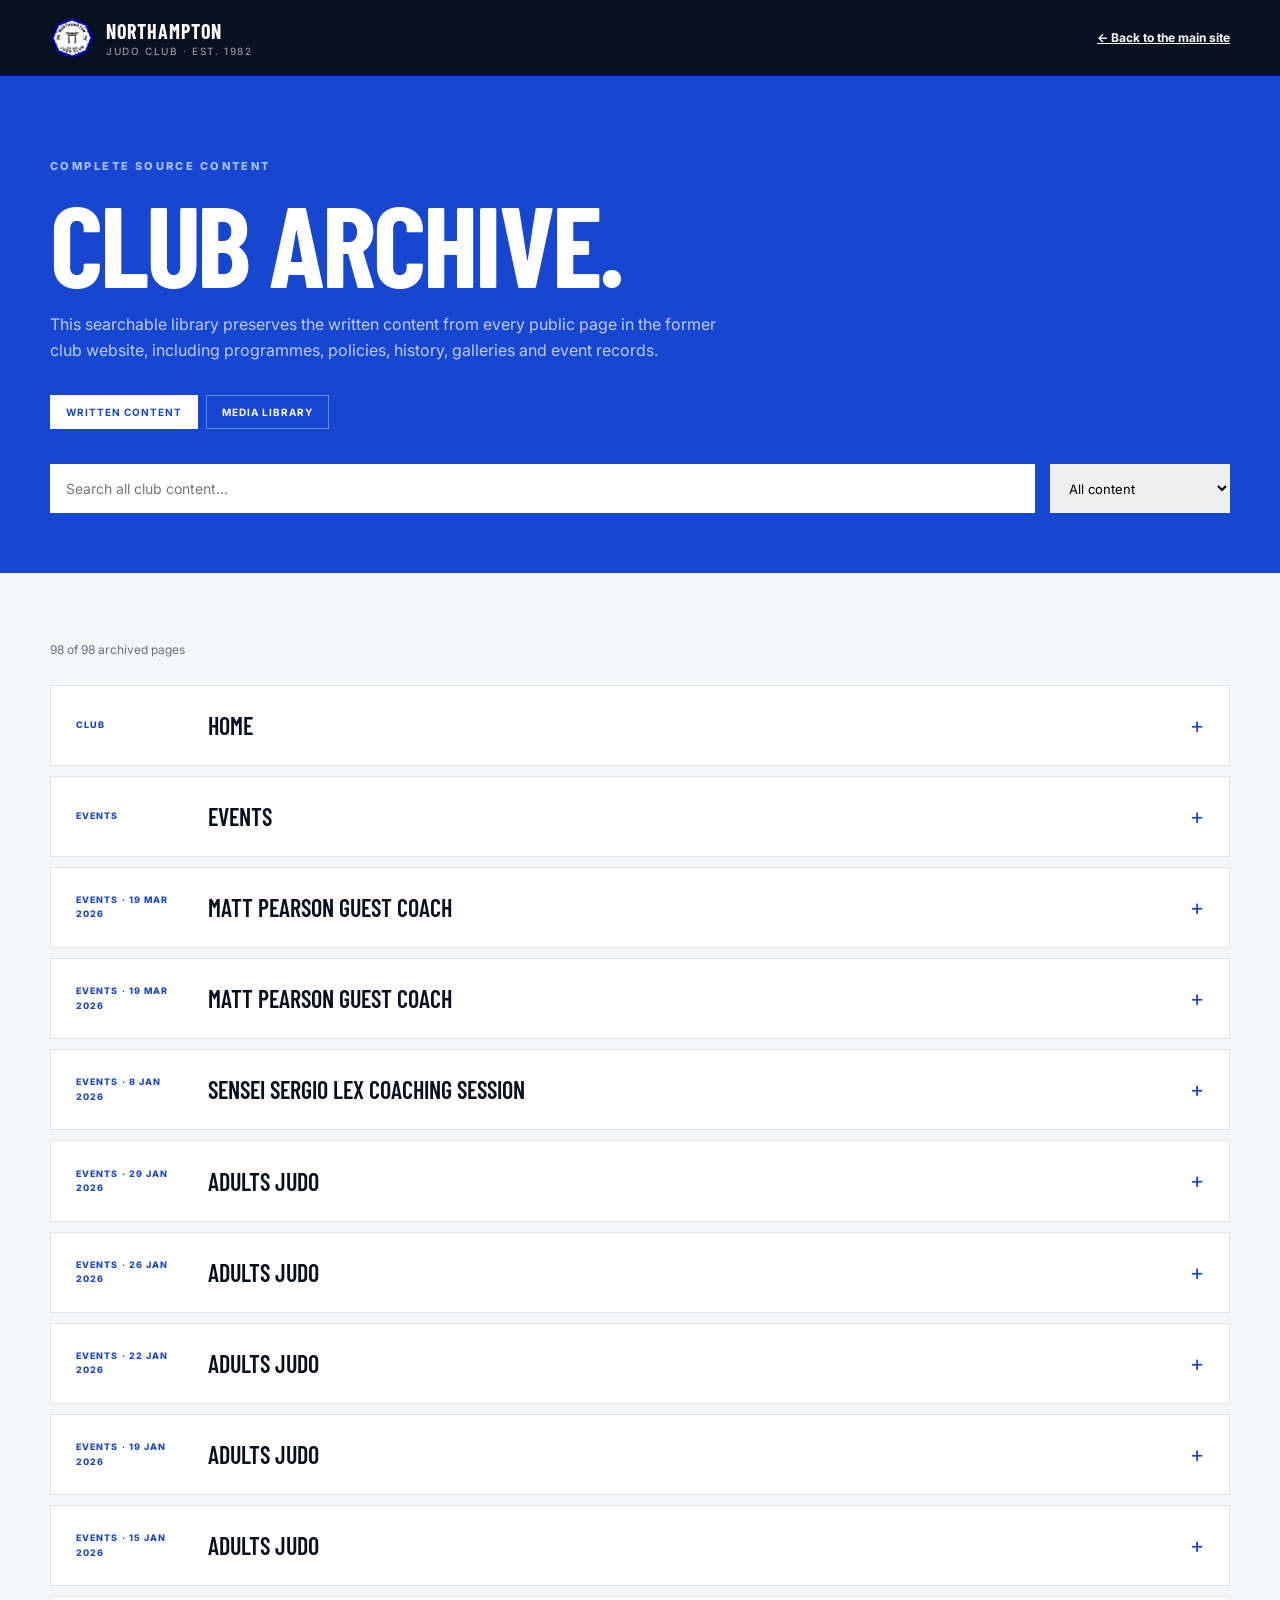
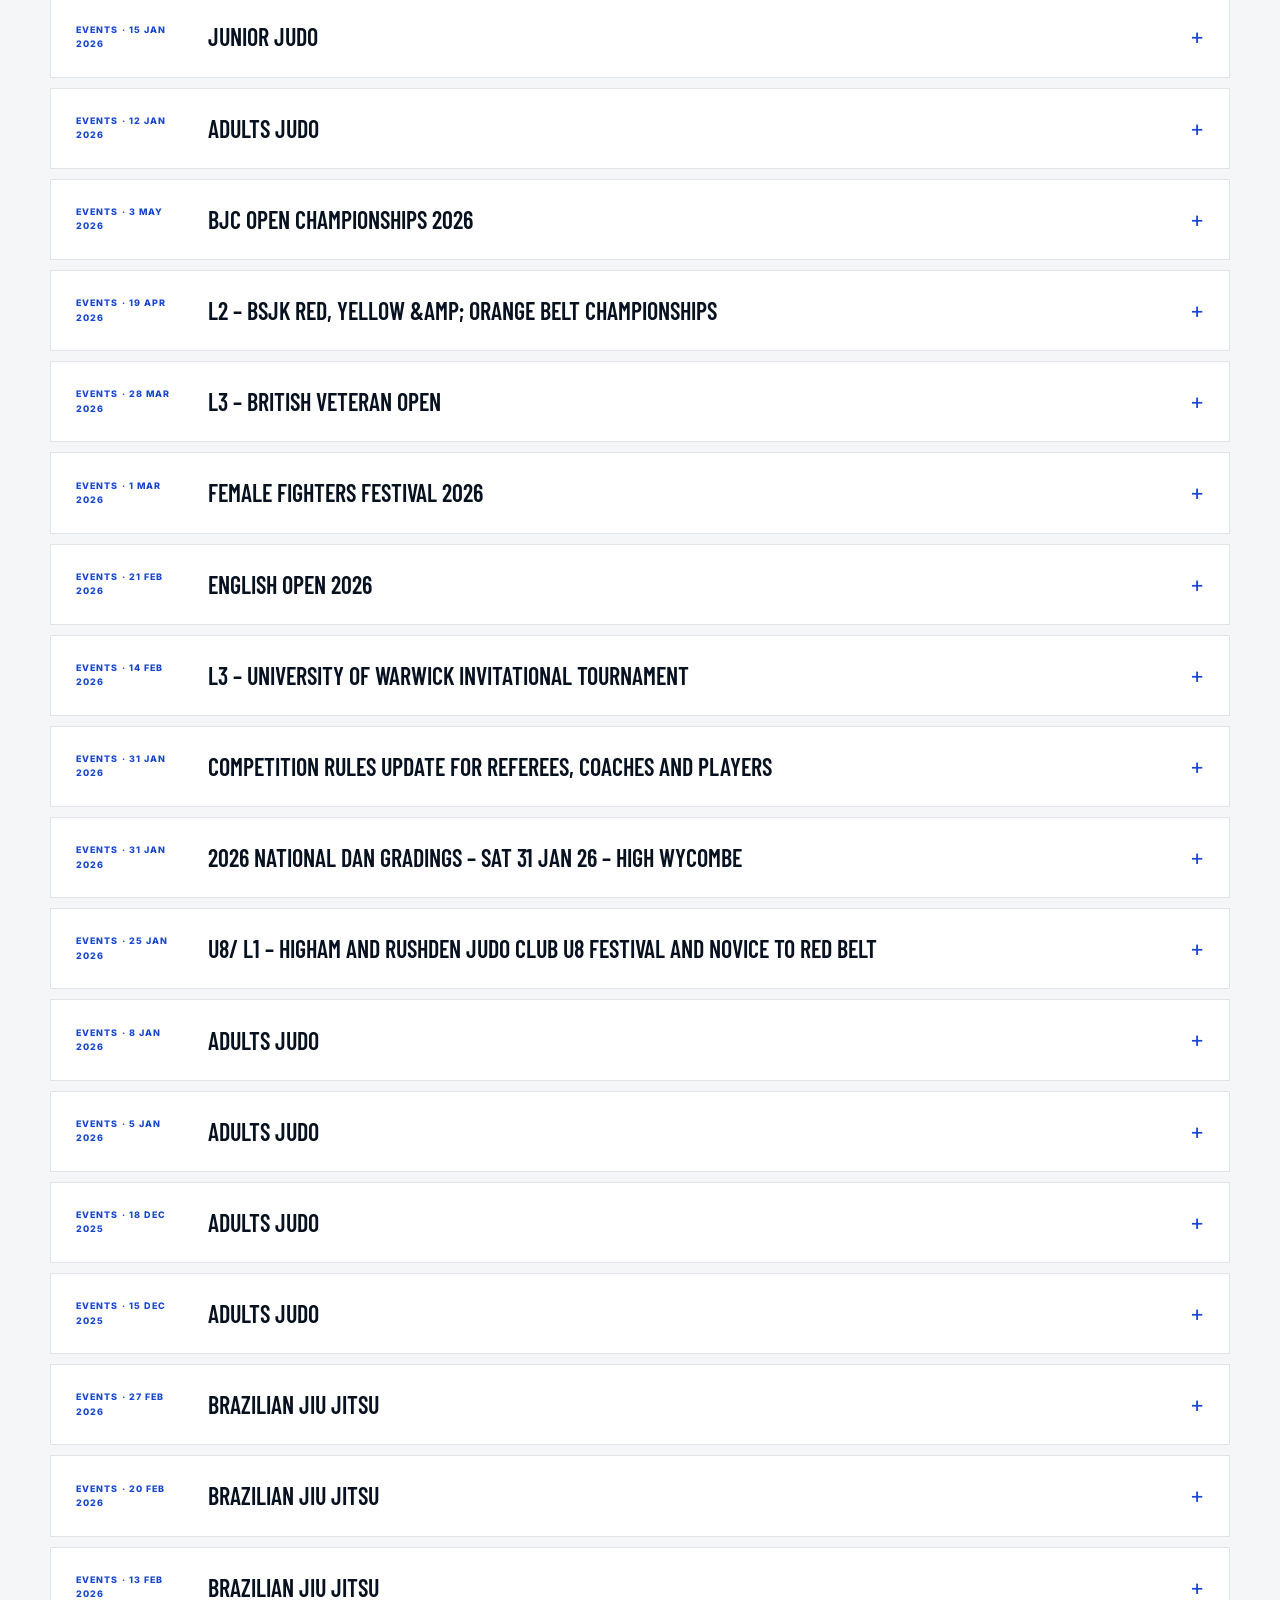
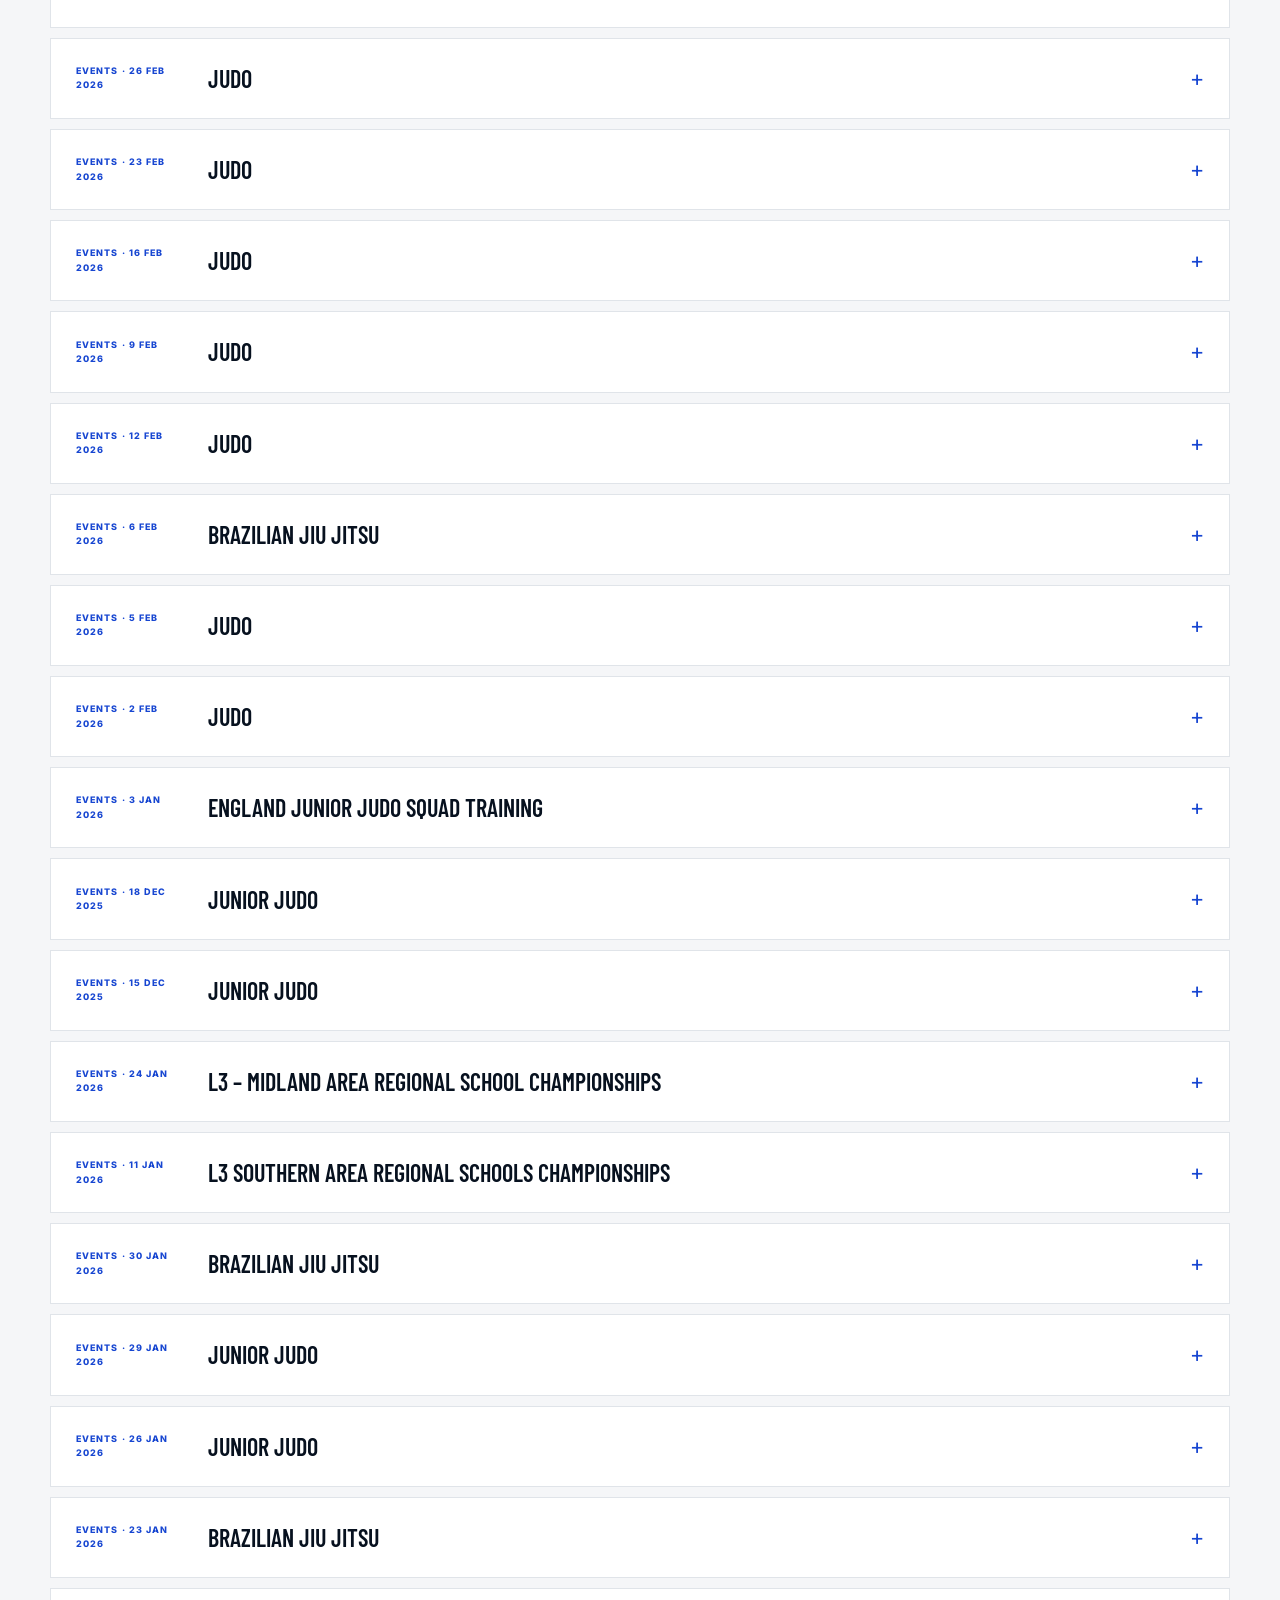
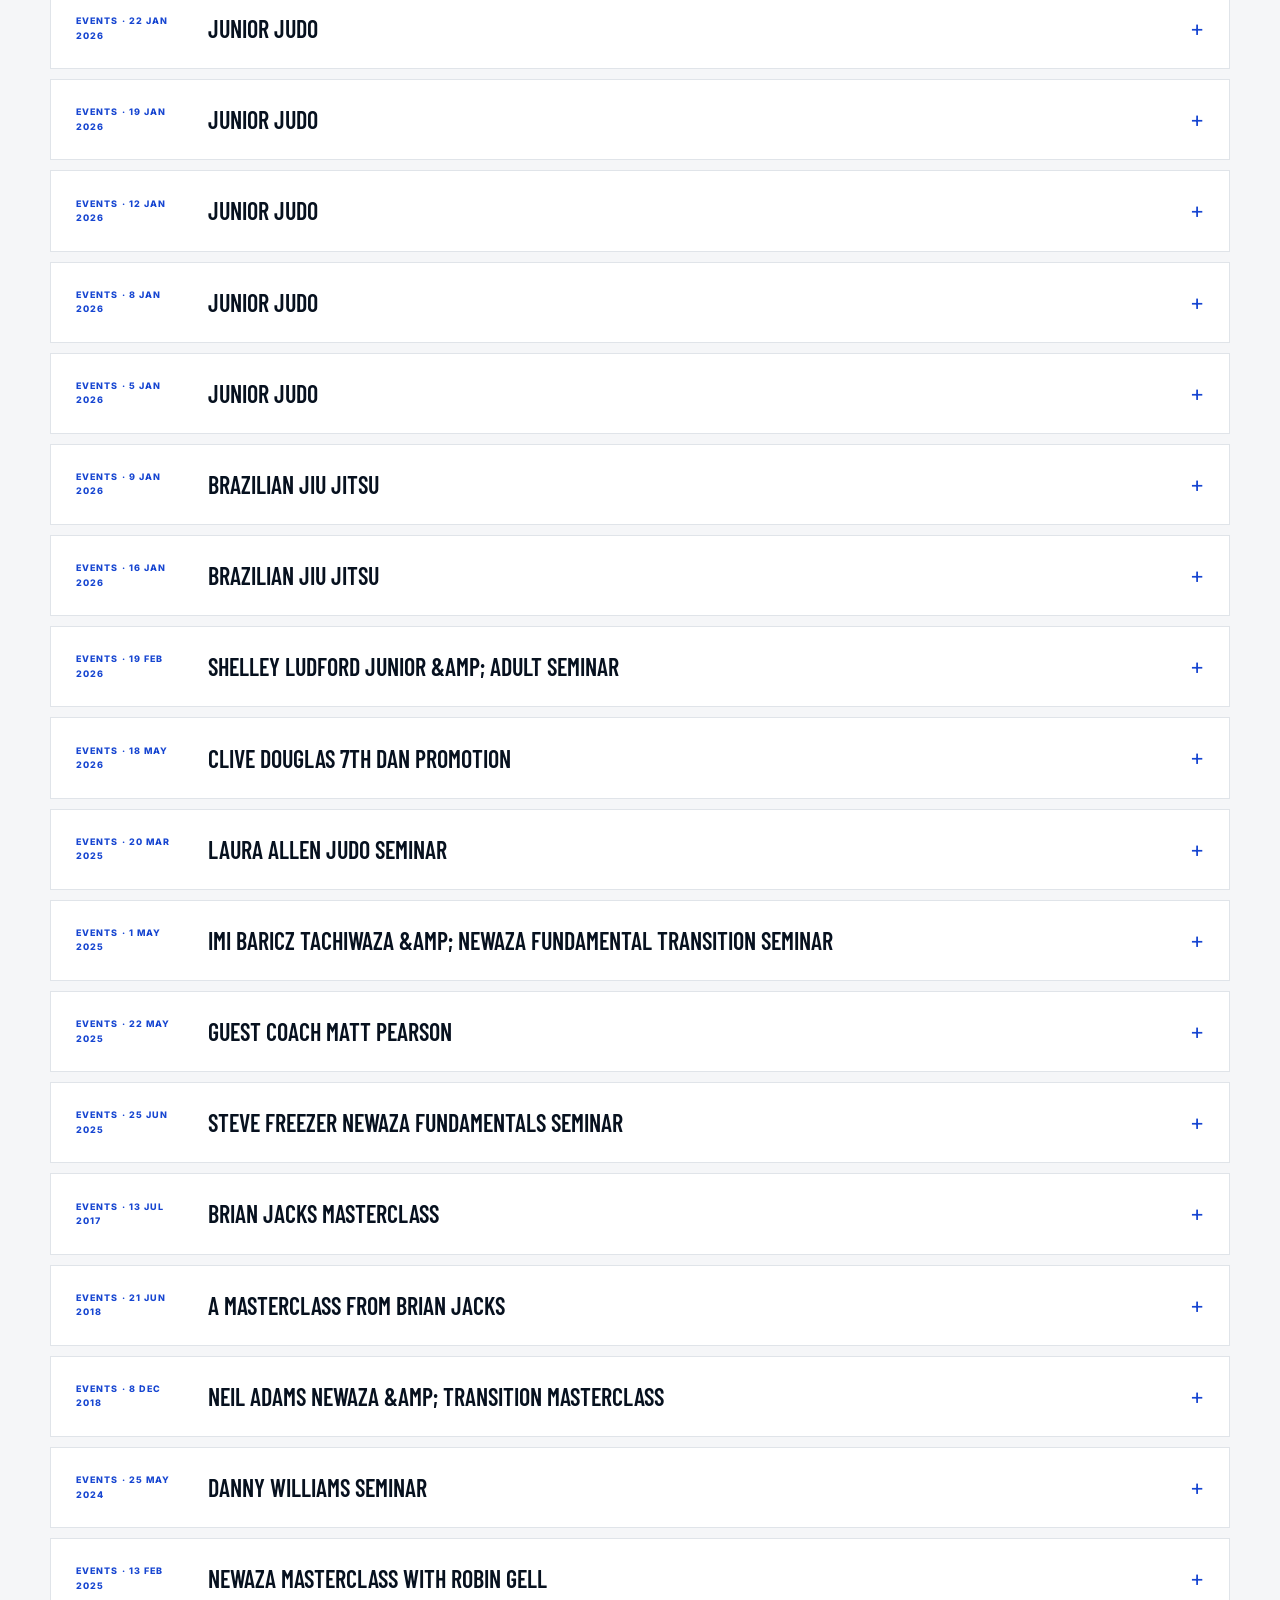
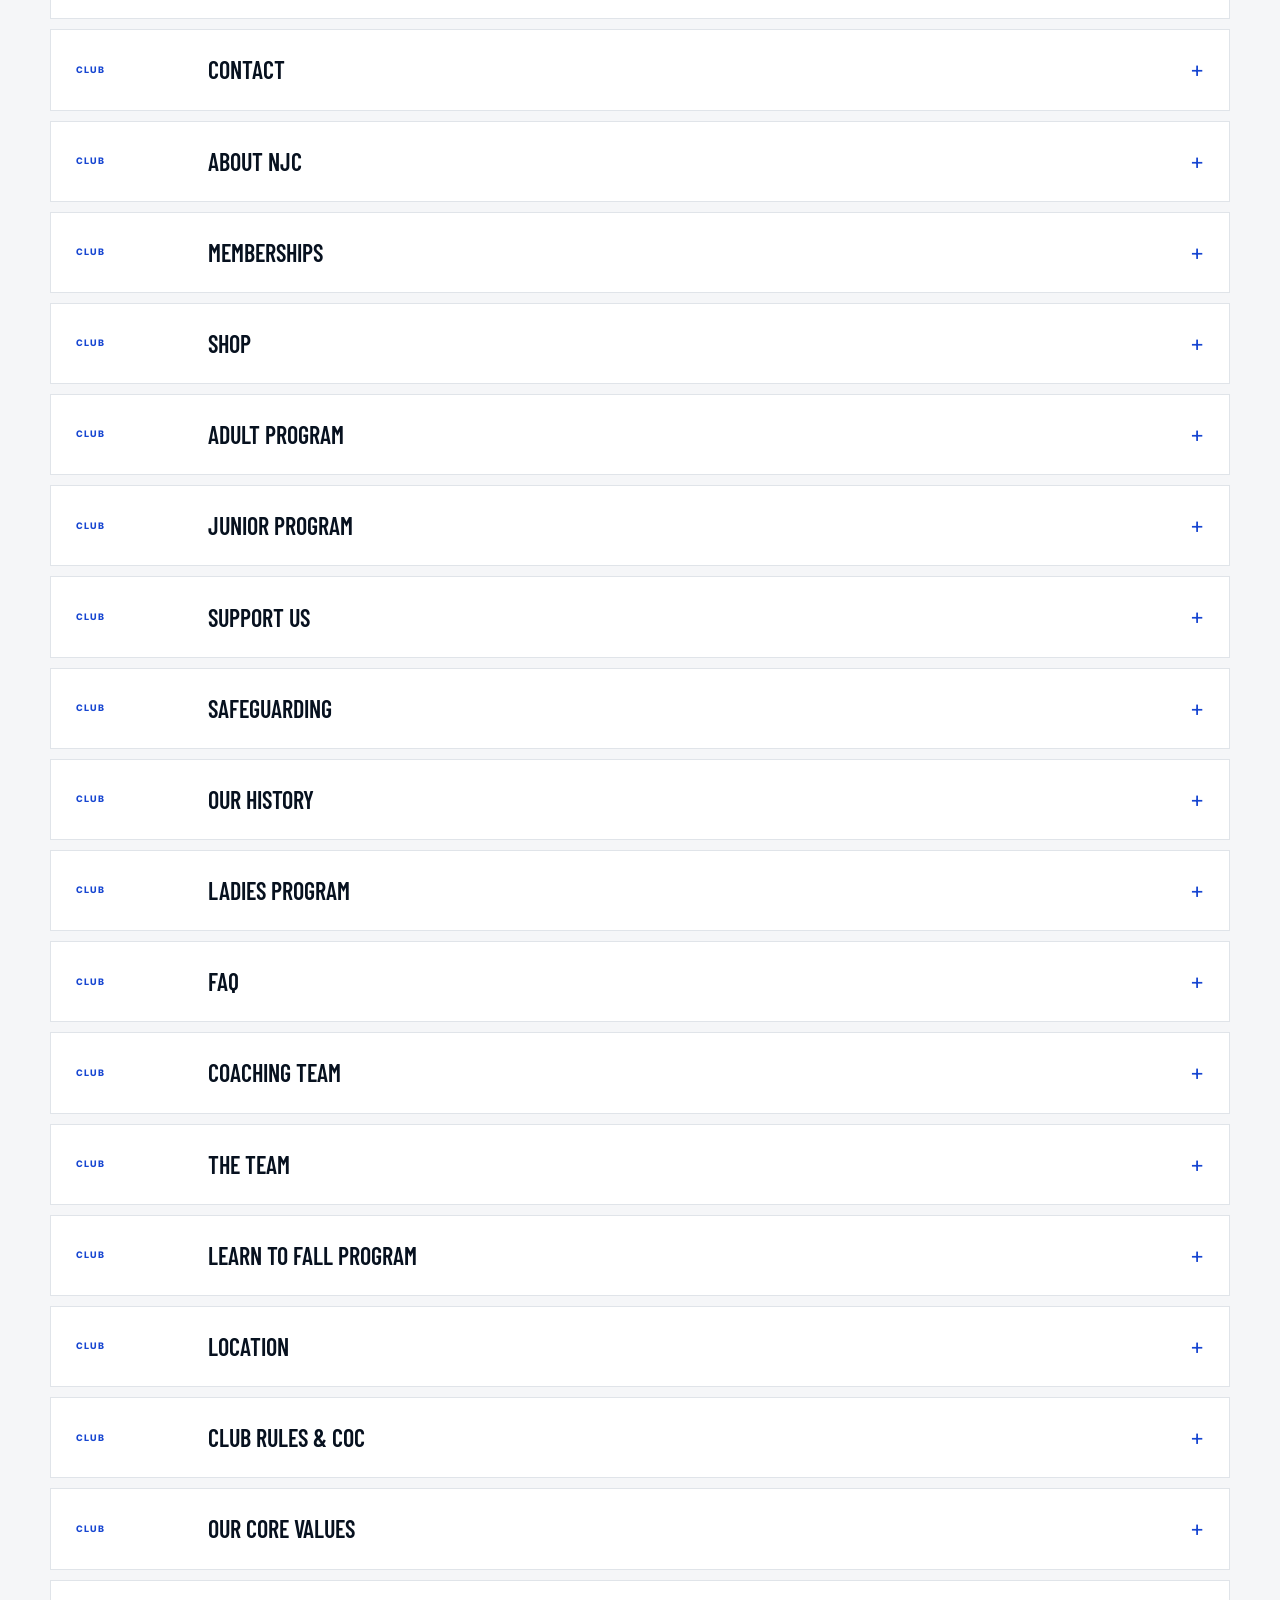
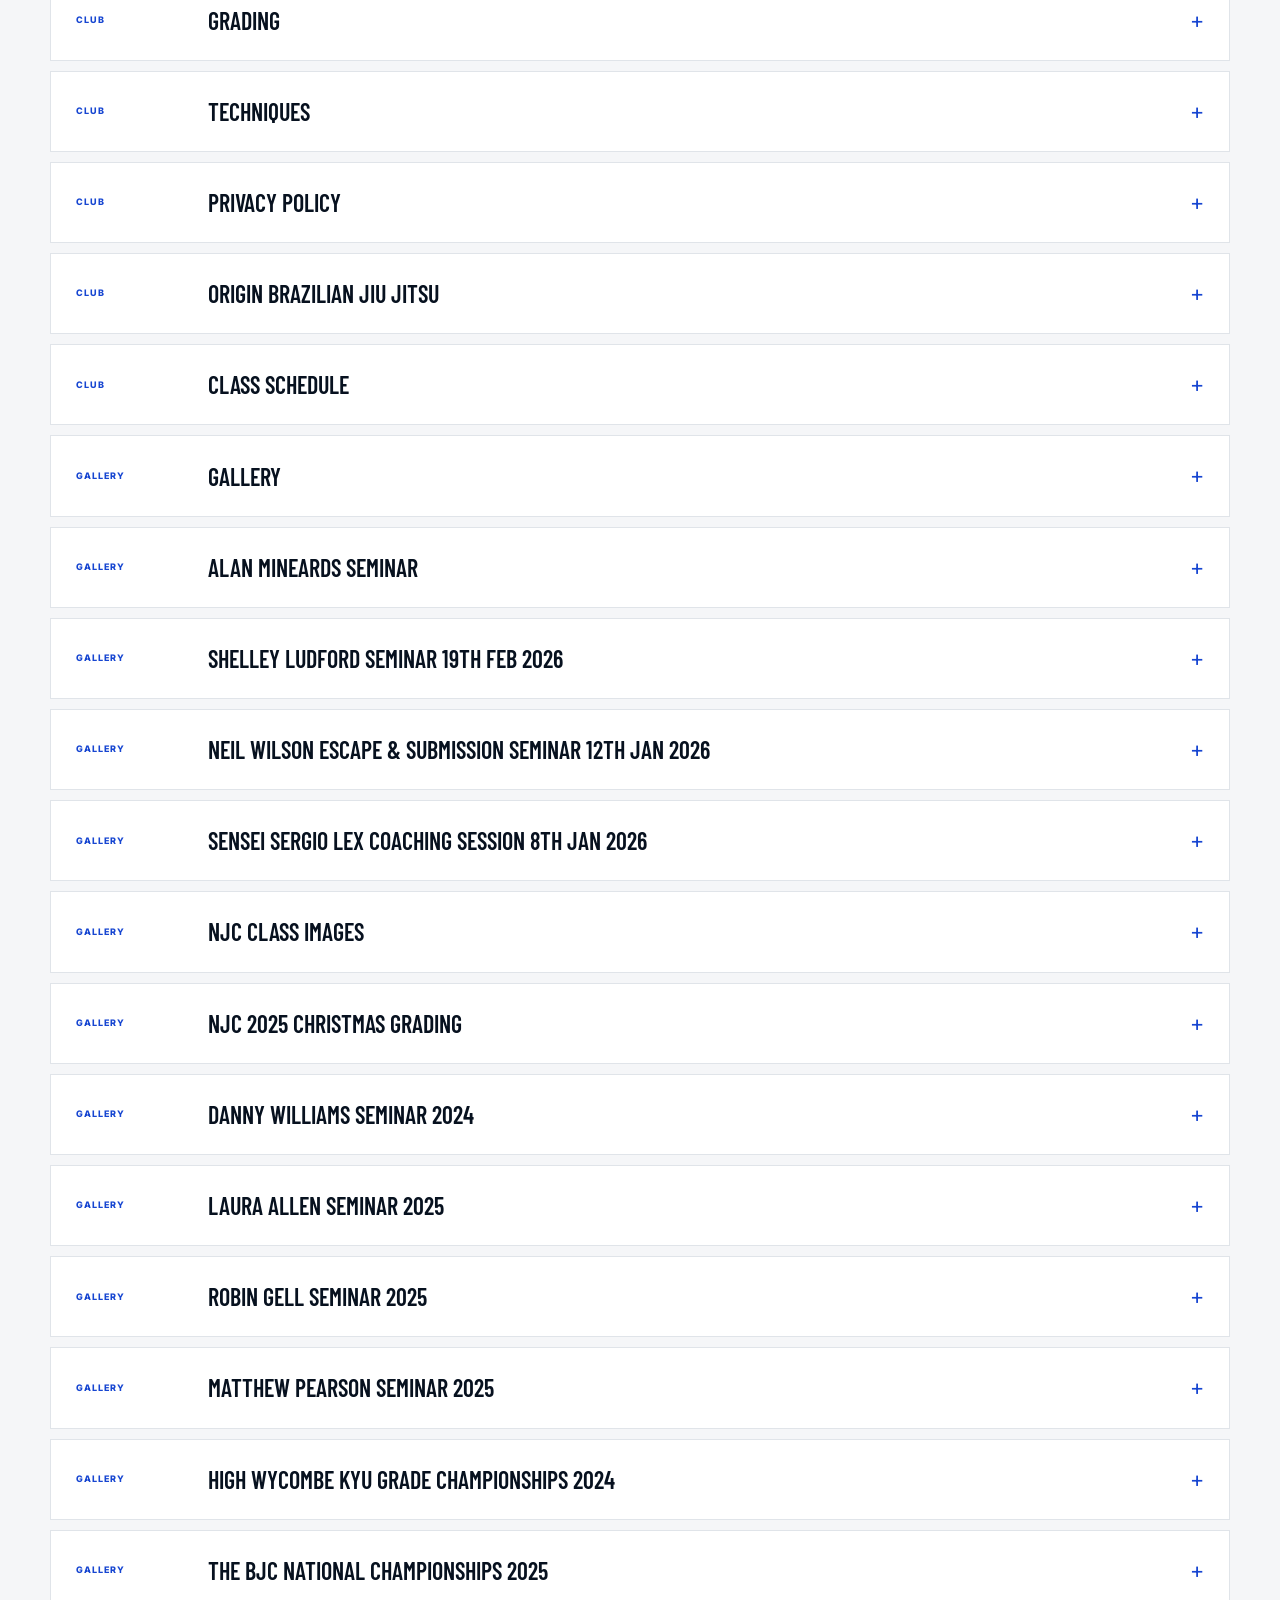
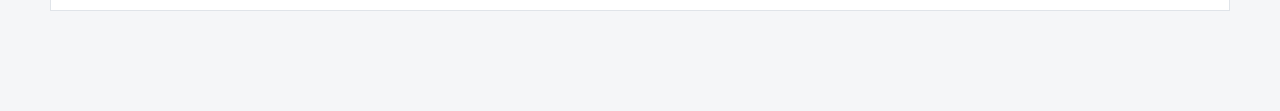
==== commit 771ba0b2: "Fix archive media and deep-link navigation" ====
--- a/archive.html
+++ b/archive.html
@@ -9,7 +9,7 @@
   <link rel="preconnect" href="https://fonts.googleapis.com">
   <link rel="preconnect" href="https://fonts.gstatic.com" crossorigin>
   <link href="https://fonts.googleapis.com/css2?family=Barlow+Condensed:wght@500;600;700;800&family=Inter:wght@400;500;600;700&display=swap" rel="stylesheet">
-  <link rel="stylesheet" href="styles.css">
+  <link rel="stylesheet" href="styles.css?v=20260913-3">
 </head>
 <body class="archive-body">
   <header class="archive-header">
@@ -45,6 +45,6 @@
       </div>
     </section>
   </main>
-  <script src="archive.js"></script>
+  <script src="archive.js?v=20260913-2"></script>
 </body>
 </html>
--- a/styles.css
+++ b/styles.css
@@ -11,6 +11,7 @@
   --display: "Barlow Condensed", Impact, sans-serif;
   --body: "Inter", system-ui, sans-serif;
   --wrap: min(1180px, calc(100vw - 48px));
+  --rail-height: 34px;
 }
 
 * { box-sizing: border-box; }
@@ -23,8 +24,8 @@
 .skip-link { position: fixed; top: -80px; left: 16px; z-index: 100; background: var(--white); padding: 12px 18px; }
 .skip-link:focus { top: 16px; }
 
-.site-header { position: fixed; inset: 0 0 auto 0; z-index: 50; height: 84px; display: flex; align-items: center; justify-content: space-between; padding: 0 max(24px, calc((100vw - 1180px) / 2)); color: white; border-bottom: 1px solid rgb(255 255 255 / .18); transition: .3s ease; }
-.site-header.scrolled { height: 70px; background: rgb(7 17 31 / .96); box-shadow: 0 10px 30px rgb(0 0 0 / .15); backdrop-filter: blur(12px); }
+.site-header { position: fixed; inset: var(--rail-height) 0 auto 0; z-index: 50; height: 84px; display: flex; align-items: center; justify-content: space-between; padding: 0 max(24px, calc((100vw - 1180px) / 2)); color: white; border-bottom: 1px solid rgb(255 255 255 / .18); transition: height .3s ease, background .3s ease, box-shadow .3s ease; }
+.site-header.scrolled { top: var(--rail-height); height: 70px; background: rgb(7 17 31 / .96); box-shadow: 0 10px 30px rgb(0 0 0 / .15); backdrop-filter: blur(12px); }
 .brand { display: flex; align-items: center; gap: 12px; text-decoration: none; line-height: 1; }
 .brand img { width: 54px; height: 54px; object-fit: contain; }
 .brand span { display: grid; gap: 5px; }
@@ -105,6 +106,7 @@
 .schedule-intro { position: sticky; top: 110px; align-self: start; }
 .schedule-intro h2 { font-size: clamp(64px, 7vw, 100px); }
 .schedule-intro > p:not(.eyebrow) { max-width: 370px; color: rgb(255 255 255 / .7); margin: 28px 0; }
+.schedule-intro .drop-in-note { display: block; max-width: 260px; margin-top: 12px; color: rgb(255 255 255 / .62); font-size: 10px; letter-spacing: .04em; }
 .schedule { border-top: 1px solid rgb(255 255 255 / .4); }
 .schedule-row { display: grid; grid-template-columns: 65px 155px 1fr; gap: 18px; align-items: center; min-height: 92px; border-bottom: 1px solid rgb(255 255 255 / .22); }
 .schedule-row.head { min-height: 48px; text-transform: uppercase; font-size: 9px; letter-spacing: .14em; color: rgb(255 255 255 / .52); }
@@ -115,6 +117,19 @@
 .schedule-row small { color: rgb(255 255 255 / .55); }
 
 .membership { background: white; }
+.payment-guide { display: grid; grid-template-columns: 1fr 1fr; margin-bottom: 54px; border: 1px solid var(--line); }
+.payment-guide article { display: grid; grid-template-columns: 105px 110px 1fr auto; gap: 24px; align-items: center; min-height: 154px; padding: 28px 32px; }
+.payment-guide article + article { border-left: 1px solid var(--line); }
+.payment-guide article > span { color: var(--blue); font-size: 9px; font-weight: 800; letter-spacing: .12em; text-transform: uppercase; }
+.payment-guide article > strong { font: 700 54px/1 var(--display); }
+.payment-guide h3 { font-size: 28px; }
+.payment-guide p { max-width: 320px; margin: 7px 0 0; color: var(--muted); font-size: 11px; line-height: 1.5; }
+.payment-guide a { padding: 11px 14px; color: var(--blue); border: 1px solid var(--line); font-size: 10px; font-weight: 800; letter-spacing: .04em; text-decoration: none; text-transform: uppercase; white-space: nowrap; }
+.payment-free { background: var(--blue-light); }
+.payment-dropin strong { color: var(--red); }
+.monthly-heading { display: flex; align-items: end; justify-content: space-between; margin-bottom: 22px; }
+.monthly-heading span { font: 600 32px var(--display); text-transform: uppercase; }
+.monthly-heading p { margin: 0; color: var(--muted); font-size: 12px; }
 .price-grid { display: grid; grid-template-columns: repeat(3, 1fr); border: 1px solid var(--line); }
 .price-grid article { padding: 40px; border-right: 1px solid var(--line); }
 .price-grid article:last-child { border: 0; }
@@ -227,7 +242,7 @@
   .site-header { height: 70px; padding-inline: 16px; background: rgb(7 17 31 / .92); }
   .brand img { width: 46px; height: 46px; }
   .menu-button { display: block; }
-  .main-nav { position: fixed; inset: 70px 0 auto; display: none; padding: 25px; background: var(--ink); flex-direction: column; align-items: stretch; gap: 0; border-top: 1px solid rgb(255 255 255 / .1); }
+  .main-nav { position: absolute; inset: 70px 0 auto; width: 100vw; display: none; max-height: calc(100dvh - var(--rail-height) - 70px); overflow-y: auto; padding: 18px 20px 24px; background: var(--ink); flex-direction: column; align-items: stretch; gap: 0; border-top: 1px solid rgb(255 255 255 / .1); box-shadow: 0 18px 35px rgb(0 0 0 / .25); }
   .main-nav.open { display: flex; }
   .main-nav a { padding: 14px; border-bottom: 1px solid rgb(255 255 255 / .1); }
   .nav-cta { margin-top: 10px; text-align: center; }
@@ -245,6 +260,10 @@
   .timetable-layout, .story-grid, .contact-grid { grid-template-columns: 1fr; gap: 65px; }
   .schedule-intro { position: static; }
   .price-grid { grid-template-columns: 1fr; }
+  .payment-guide { grid-template-columns: 1fr; }
+  .payment-guide article { grid-template-columns: 80px 90px 1fr; }
+  .payment-guide article + article { border-left: 0; border-top: 1px solid var(--line); }
+  .payment-guide a { grid-column: 3; justify-self: start; }
   .price-grid article { border-right: 0; border-bottom: 1px solid var(--line); }
   .price-grid article.featured { transform: none; }
   .story-photo img { min-height: 420px; }
@@ -282,3 +301,142 @@
   .archive-copy { padding: 0 18px 28px; }
   .media-grid { grid-template-columns: repeat(2, 1fr); gap: 8px; }
 }
+
+/* 2026 editorial refresh */
+:root {
+  --blue: #1746d1;
+  --red: #f04b3f;
+  --cream: #f1efe8;
+  --line: #ccd2db;
+}
+body { overflow-x: hidden; }
+.club-rail { position: fixed; inset: 0 0 auto; z-index: 60; height: var(--rail-height); color: white; background: var(--red); font-size: 9px; font-weight: 800; letter-spacing: .11em; text-transform: uppercase; }
+.club-rail .wrap { height: 100%; display: flex; align-items: center; gap: 28px; }
+.club-rail span { display: inline-flex; align-items: center; gap: 10px; }
+.club-rail span::before { content: ""; width: 5px; height: 5px; background: white; border-radius: 50%; }
+.club-rail a { margin-left: auto; text-decoration: none; }
+.club-rail a b { margin-left: 10px; }
+.site-header { top: var(--rail-height); }
+.site-header.scrolled { top: var(--rail-height); }
+.hero { min-height: 860px; }
+.hero::before { content: ""; position: absolute; z-index: 2; inset: 34px auto 0 calc(50% - 590px); width: 1px; background: rgb(255 255 255 / .12); pointer-events: none; }
+.hero-content { padding-top: 112px; }
+.hero-content .eyebrow { display: flex; align-items: center; gap: 14px; }
+.hero-content .eyebrow span { color: white; opacity: .45; }
+h1 { max-width: 900px; font-size: clamp(86px, 10.8vw, 166px); }
+.hero-copy { border-left: 2px solid var(--red); padding-left: 20px; }
+.hero-stamp { position: absolute; z-index: 3; top: 144px; right: max(24px, calc((100vw - 1180px) / 2)); width: 108px; height: 108px; display: grid; place-content: center; border: 1px solid rgb(255 255 255 / .42); border-radius: 50%; text-align: center; transform: rotate(7deg); }
+.hero-stamp::before { content: ""; position: absolute; inset: 7px; border: 1px solid rgb(255 255 255 / .18); border-radius: inherit; }
+.hero-stamp span { font: 700 37px/1 serif; }
+.hero-stamp small { margin-top: 5px; font-size: 7px; text-transform: uppercase; letter-spacing: .12em; }
+
+.start-strip { padding: 70px 0; background: white; border-bottom: 1px solid var(--line); }
+.start-grid { display: grid; grid-template-columns: .7fr 1.3fr; gap: 75px; align-items: center; }
+.start-intro h2 { font-size: clamp(48px, 5vw, 72px); }
+.start-steps { display: grid; grid-template-columns: repeat(3, 1fr); gap: 0; list-style: none; padding: 0; margin: 0; }
+.start-steps li { min-height: 145px; display: grid; grid-template-columns: 36px 1fr; gap: 14px; padding: 18px 25px; border-left: 1px solid var(--line); }
+.start-steps b { color: var(--red); font: 700 14px var(--display); }
+.start-steps div { display: grid; align-content: start; gap: 9px; }
+.start-steps strong { font: 600 24px/1 var(--display); text-transform: uppercase; }
+.start-steps span { color: var(--muted); font-size: 12px; line-height: 1.55; }
+
+.class-grid { grid-template-rows: 570px 400px 380px; gap: 12px; }
+.class-card::after { content: ""; position: absolute; inset: 13px; border: 1px solid rgb(255 255 255 / .22); pointer-events: none; opacity: 0; transition: opacity .3s ease; }
+.class-card:hover::after { opacity: 1; }
+.class-overlay { padding: 42px; }
+
+.dojo-life { padding: 120px 0 55px; color: white; background: #081321; overflow: hidden; }
+.dojo-life-head { display: grid; grid-template-columns: 1fr .65fr; gap: 80px; align-items: end; margin-bottom: 55px; }
+.dojo-life h2 { font-size: clamp(64px, 8vw, 112px); }
+.dojo-life-head > p { max-width: 480px; color: rgb(255 255 255 / .62); padding-bottom: 10px; }
+.photo-reel { width: min(1680px, calc(100vw - 48px)); margin-inline: auto; display: grid; grid-template-columns: 1.35fr .82fr .82fr 1.35fr; gap: 10px; }
+.photo-reel figure { position: relative; min-width: 0; height: 490px; margin: 0; overflow: hidden; background: #101d2f; }
+.photo-reel img { width: 100%; height: 100%; object-fit: cover; transition: transform .65s cubic-bezier(.2,.7,.2,1), filter .35s ease; }
+.photo-reel figure:not(:hover) img { filter: saturate(.7); }
+.photo-reel figure:hover img { transform: scale(1.035); }
+.photo-reel figcaption { position: absolute; inset: auto 0 0; padding: 45px 20px 18px; background: linear-gradient(transparent, rgb(3 9 17 / .8)); font: 600 18px var(--display); text-transform: uppercase; letter-spacing: .04em; }
+.gallery-link { margin-top: 35px; }
+
+.timetable-section { background: linear-gradient(135deg, #1645cb 0%, #0d35a7 100%); }
+.schedule-wrap { min-width: 0; }
+.schedule-filters { display: flex; gap: 8px; margin-bottom: 20px; }
+.schedule-filters button { padding: 10px 13px; border: 1px solid rgb(255 255 255 / .32); color: white; background: transparent; cursor: pointer; font: 800 9px var(--body); text-transform: uppercase; letter-spacing: .09em; }
+.schedule-filters button:hover, .schedule-filters button.active { background: white; color: var(--blue); border-color: white; }
+.schedule-row[hidden] { display: none; }
+.schedule-row:not(.head) { transition: background .2s ease, padding .2s ease; }
+.schedule-row:not(.head):hover { padding-inline: 12px; background: rgb(255 255 255 / .08); }
+
+.price-grid article { position: relative; overflow: hidden; }
+.price-grid article::after { content: ""; position: absolute; width: 140px; height: 140px; right: -75px; bottom: -75px; border: 22px solid var(--blue-light); border-radius: 50%; opacity: .55; }
+.price-grid article.featured::after { border-color: var(--red); opacity: .18; }
+.story-photo img { min-height: 650px; }
+.values-grid span { position: relative; overflow: hidden; }
+.values-grid span::after { content: attr(data-jp); position: absolute; top: 12px; right: 18px; color: currentColor; opacity: .1; font: 700 46px serif; }
+
+.trust-band { padding: 75px 0; color: white; background: var(--red); }
+.trust-grid { display: grid; grid-template-columns: 1fr .75fr .55fr; gap: 70px; align-items: center; }
+.trust-grid h2 { font-size: clamp(50px, 6vw, 80px); }
+.trust-grid > p { color: rgb(255 255 255 / .78); }
+.trust-links { display: grid; gap: 11px; }
+.trust-links a { padding-bottom: 8px; border-bottom: 1px solid rgb(255 255 255 / .35); color: white; font-size: 11px; font-weight: 700; text-decoration: none; }
+.mobile-book { display: none; }
+.reveal { opacity: 0; transform: translateY(24px); transition: opacity .65s ease, transform .65s ease; }
+.revealed { opacity: 1; transform: none; }
+
+@media (max-width: 920px) {
+  .club-rail span:nth-child(2), .club-rail span:nth-child(3), .club-rail a b { display: none; }
+  .site-header { top: var(--rail-height); }
+  .site-header.scrolled { top: var(--rail-height); }
+  .hero { min-height: 850px; }
+  .hero::before, .hero-stamp { display: none; }
+  .start-grid, .dojo-life-head, .trust-grid { grid-template-columns: 1fr; gap: 35px; }
+  .start-steps { grid-template-columns: 1fr; }
+  .start-steps li { min-height: auto; border-left: 0; border-top: 1px solid var(--line); padding: 20px 0; }
+  .photo-reel { width: calc(100vw - 32px); grid-template-columns: 1fr 1fr; }
+  .photo-reel figure { height: 420px; }
+  .class-grid { grid-template-rows: repeat(3, 500px) 390px auto; }
+  .trust-links { grid-template-columns: repeat(3, 1fr); }
+}
+
+@media (max-width: 560px) {
+  body { padding-bottom: 58px; }
+  .club-rail .wrap { justify-content: space-between; }
+  .club-rail a { margin-left: 0; }
+  .brand span { display: none; }
+  .hero { min-height: 760px; padding-bottom: 150px; }
+  .hero-content { padding-top: 125px; }
+  h1 { font-size: clamp(63px, 20vw, 82px); }
+  .hero-copy { margin: 22px 0; font-size: 16px; }
+  .hero-facts { bottom: 82px; }
+  .hero-facts span { font-size: 8px; }
+  .start-strip { padding: 56px 0; }
+  .section { padding: 68px 0; }
+  section[id] { scroll-margin-top: calc(var(--rail-height) + 76px); }
+  .menu-button { min-width: 52px; min-height: 44px; }
+  .main-nav a { min-height: 48px; display: flex; align-items: center; }
+  .nav-cta { justify-content: center; }
+  .class-grid { grid-template-rows: repeat(3, 440px) 375px auto; }
+  .dojo-life { padding-top: 80px; }
+  .dojo-life h2 { font-size: 62px; }
+  .photo-reel { display: flex; overflow-x: auto; scroll-snap-type: x mandatory; padding-bottom: 12px; }
+  .photo-reel figure { flex: 0 0 82vw; height: 430px; scroll-snap-align: center; }
+  .schedule-filters { overflow-x: auto; padding-bottom: 6px; }
+  .schedule-filters button { white-space: nowrap; }
+  .schedule-row { min-height: 82px; }
+  .payment-guide { margin-bottom: 40px; }
+  .payment-guide article { grid-template-columns: 64px 1fr; gap: 10px 18px; padding: 24px 20px; }
+  .payment-guide article > strong { font-size: 46px; }
+  .payment-guide article > div { grid-column: 1 / -1; }
+  .payment-guide a { grid-column: 1 / -1; min-height: 44px; display: inline-flex; align-items: center; margin-top: 6px; }
+  .monthly-heading { display: grid; gap: 2px; }
+  .monthly-heading span { font-size: 27px; }
+  .story-photo img { min-height: 460px; }
+  .trust-links { grid-template-columns: 1fr; }
+  .mobile-book { position: fixed; z-index: 80; inset: auto 0 0; height: 58px; display: flex; align-items: center; justify-content: space-between; padding-inline: 18px; color: white; background: var(--red); text-decoration: none; text-transform: uppercase; letter-spacing: .08em; font-size: 11px; font-weight: 800; box-shadow: 0 -8px 28px rgb(7 17 31 / .2); }
+}
+
+@media (prefers-reduced-motion: reduce) {
+  html { scroll-behavior: auto; }
+  *, *::before, *::after { animation-duration: .01ms !important; transition-duration: .01ms !important; }
+  .reveal { opacity: 1; transform: none; }
+}
